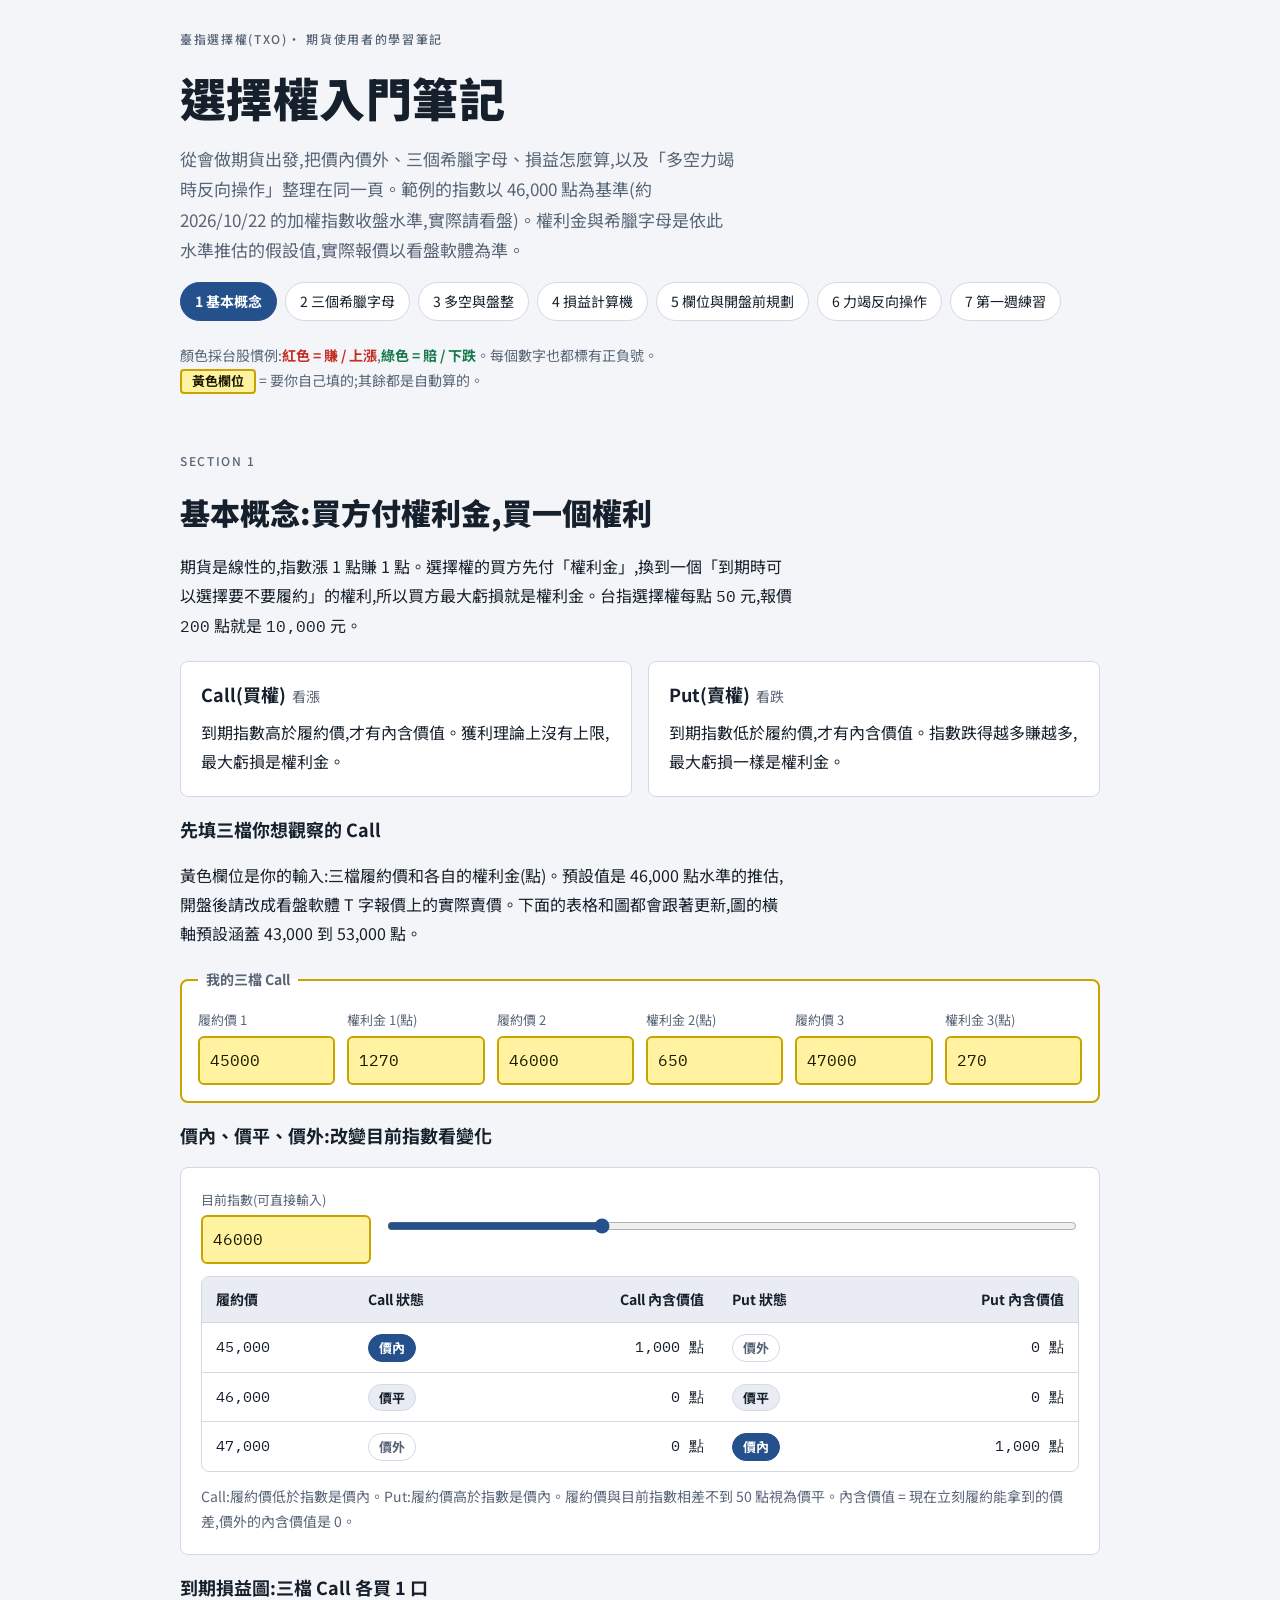
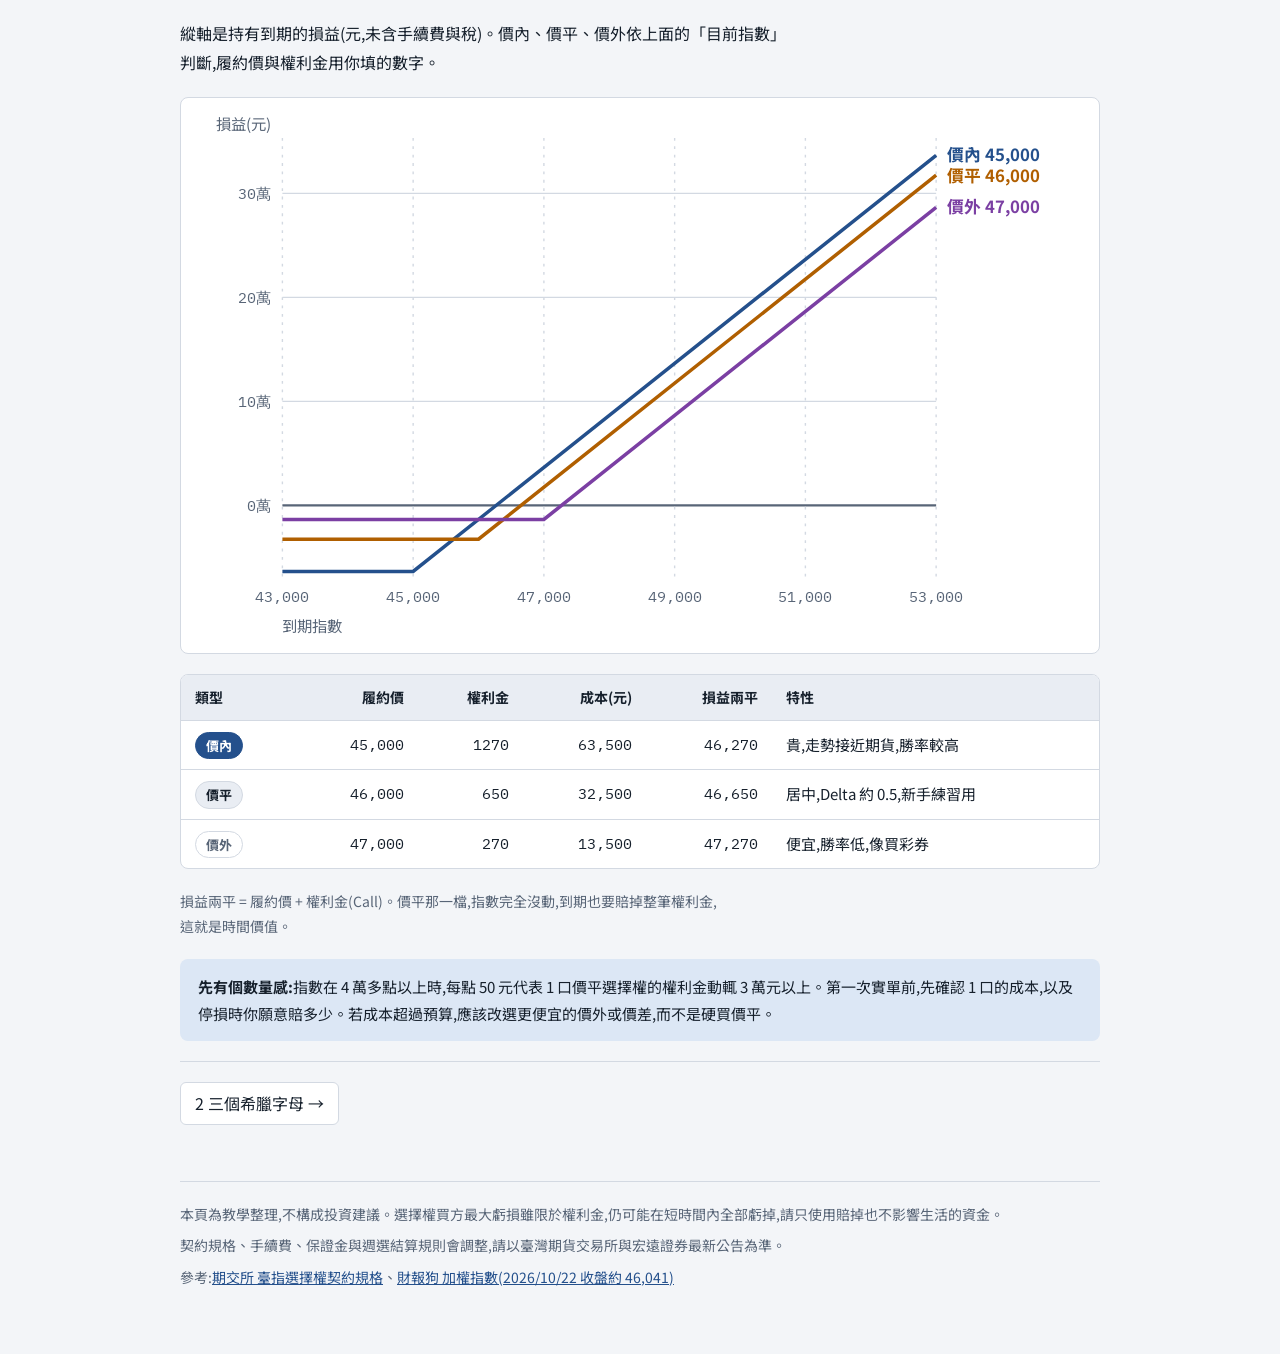
==== public/index.html @ bcb9f3fd "Create index.html" ====
<!doctype html>
<html lang="zh-Hant">
<head>
<meta charset="utf-8">
<meta name="viewport" content="width=device-width, initial-scale=1, viewport-fit=cover">
<title>選擇權入門筆記</title>
<style>:root{color-scheme:light;padding-top:env(safe-area-inset-top,0px);padding-bottom:env(safe-area-inset-bottom,0px)}body{margin:0}img{max-width:100%}[hidden]{display:none!important}</style>

<link rel="stylesheet" href="https://fonts.googleapis.com/css2?family=IBM+Plex+Mono:wght@400;500;600&family=Noto+Sans+TC:wght@400;500;700;900&display=swap">
<style>
/* Layout: 單欄筆記,章節以錨點連結跳轉;損益以台股慣例上色(紅=賺、綠=賠) */
:root{
  --bg:#F3F5F8; --surface:#FFFFFF; --surface2:#E9EDF3; --fg:#16202C; --muted:#586577; --line:#D3D9E2;
  --accent:#24508C; --accent-soft:#DCE7F5; --accent-fg:#FFFFFF;
  --up:#C42E25; --down:#16794B; --warn:#8F5600; --warn-bg:#FFF1D6;
  --c1:#24508C; --c2:#B05F00; --c3:#7B3FA3;
  --fill:#FFF2A0; --fill-fg:#1C1A00; --fill-bd:#C9A400;
  --font-body:"Noto Sans TC","PingFang TC","Microsoft JhengHei",system-ui,sans-serif;
  --font-num:"IBM Plex Mono",ui-monospace,Menlo,Consolas,monospace;
}
@media (prefers-color-scheme: dark){
  :root:not([data-theme="light"]){
    --bg:#0D1219; --surface:#151C26; --surface2:#1D2733; --fg:#E6EBF2; --muted:#98A5B6; --line:#2A3645;
    --accent:#8DB3E8; --accent-soft:#1B2C45; --accent-fg:#0D1219;
    --up:#FF7468; --down:#46D096; --warn:#F0B04A; --warn-bg:#2A2211;
    --c1:#8DB3E8; --c2:#F0A24A; --c3:#C79BEA;
    --fill:#5E4E00; --fill-fg:#FFF4B8; --fill-bd:#E0BC1A;
    color-scheme:dark;
  }
}
:root[data-theme="dark"]{
  --bg:#0D1219; --surface:#151C26; --surface2:#1D2733; --fg:#E6EBF2; --muted:#98A5B6; --line:#2A3645;
  --accent:#8DB3E8; --accent-soft:#1B2C45; --accent-fg:#0D1219;
  --up:#FF7468; --down:#46D096; --warn:#F0B04A; --warn-bg:#2A2211;
  --c1:#8DB3E8; --c2:#F0A24A; --c3:#C79BEA;
    --fill:#5E4E00; --fill-fg:#FFF4B8; --fill-bd:#E0BC1A;
  color-scheme:dark;
}
*{box-sizing:border-box}
body{background:var(--bg);color:var(--fg);font-family:var(--font-body);font-size:16px;line-height:1.8;
  padding-left:max(16px, env(safe-area-inset-left, 0px));padding-right:max(16px, env(safe-area-inset-right, 0px));padding-block:0}
.wrap{max-width:920px;margin:0 auto;padding-block:28px 64px;display:flex;flex-direction:column;gap:56px}
h1,h2,h3{line-height:1.35;text-wrap:balance;margin:0}
h1{font-size:clamp(30px,6vw,46px);font-weight:900;letter-spacing:.01em}
h2{font-size:clamp(23px,4vw,30px);font-weight:900}
h3{font-size:18px;font-weight:700}
p{margin:0}
a{color:var(--accent)}
.num{font-family:var(--font-num);font-variant-numeric:tabular-nums}
.up{color:var(--up)} .down{color:var(--down)}
.muted{color:var(--muted)}
.eyebrow{font-size:12px;letter-spacing:.14em;color:var(--muted);text-transform:uppercase;font-weight:500}

header.top{display:flex;flex-direction:column;gap:16px}
header.top p.lead{max-width:62ch;color:var(--muted);font-size:17px}
nav.toc{display:flex;flex-wrap:nowrap;gap:8px;overflow-x:auto;padding-bottom:6px;scroll-snap-type:x proximity}
nav.toc a{flex:none;white-space:nowrap;scroll-snap-align:start;padding:6px 14px;border:1px solid var(--line);border-radius:999px;background:var(--surface);color:var(--fg);text-decoration:none;font-size:14px}
nav.toc a:hover,nav.toc a:focus-visible{border-color:var(--accent);color:var(--accent);outline:none}
nav.toc a[aria-current="page"]{background:var(--accent);color:var(--accent-fg);border-color:var(--accent);font-weight:700}
section[hidden]{display:none!important}
.pager{display:flex;justify-content:space-between;gap:12px;flex-wrap:wrap;border-top:1px solid var(--line);padding-top:20px}
.pager button{min-height:40px}
.legend{font-size:14px;color:var(--muted)}

section{display:flex;flex-direction:column;gap:20px;scroll-margin-top:16px}
section>p{max-width:68ch}
.stack{display:flex;flex-direction:column;gap:14px}
.grid{display:grid;gap:16px}
.g2{grid-template-columns:repeat(auto-fit,minmax(min(100%,300px),1fr))}
.g3{grid-template-columns:repeat(auto-fit,minmax(min(100%,260px),1fr))}
.card{background:var(--surface);border:1px solid var(--line);border-radius:8px;padding:20px;display:flex;flex-direction:column;gap:12px;min-width:0}
.card h3 small{font-weight:400;color:var(--muted);font-size:14px;margin-left:6px}
.tablewrap{overflow-x:auto;border:1px solid var(--line);border-radius:8px;background:var(--surface)}
table{border-collapse:collapse;width:100%;min-width:520px;font-size:15px}
th,td{padding:10px 14px;text-align:left;border-bottom:1px solid var(--line);vertical-align:top}
th{background:var(--surface2);font-weight:700;font-size:14px;white-space:nowrap}
tr:last-child td{border-bottom:0}
td.r,th.r{text-align:right}
.note{background:var(--warn-bg);color:var(--fg);border:1px solid var(--warn);border-radius:8px;padding:14px 18px;font-size:15px}
.note b{color:var(--warn)}
.info{background:var(--accent-soft);border-radius:8px;padding:14px 18px;font-size:15px}
.pill{display:inline-block;padding:1px 10px;border-radius:999px;font-size:13px;font-weight:700;border:1px solid var(--line);white-space:nowrap}
.pill.itm{background:var(--accent);color:var(--accent-fg);border-color:var(--accent)}
.pill.atm{background:var(--surface2);color:var(--fg)}
.pill.otm{background:transparent;color:var(--muted)}
ul.plain{margin:0;padding-left:1.25em;display:flex;flex-direction:column;gap:6px}
ul.plain li::marker{color:var(--muted)}
code,.kbd{font-family:var(--font-num);font-size:.92em;background:var(--surface2);padding:1px 6px;border-radius:4px}
.formula{font-family:var(--font-num);background:var(--surface2);padding:12px 16px;border-radius:8px;font-size:15px;overflow-x:auto}

/* 價內價外小工具 */
.slider-row{display:flex;flex-wrap:wrap;align-items:center;gap:14px}
.slider-row input[type=range]{flex:1 1 220px;min-width:0;accent-color:var(--accent)}
.big{font-family:var(--font-num);font-size:28px;font-weight:600}

/* 圖表 */
.chartwrap{overflow-x:auto;background:var(--surface);border:1px solid var(--line);border-radius:8px;padding:12px}
.chartwrap svg{display:block;min-width:580px;width:100%;height:auto}
.axis{stroke:var(--line);stroke-width:1}
.axis0{stroke:var(--muted);stroke-width:1.5}
.tick{fill:var(--muted);font-size:11px;font-family:var(--font-num)}
.l1{stroke:var(--c1);fill:none;stroke-width:2.5} .l2{stroke:var(--c2);fill:none;stroke-width:2.5} .l3{stroke:var(--c3);fill:none;stroke-width:2.5}
.t1{fill:var(--c1)} .t2{fill:var(--c2)} .t3{fill:var(--c3)}
.lbl{font-size:12px;font-weight:700;font-family:var(--font-body)}
.cap{fill:var(--muted);font-size:11px;font-family:var(--font-body)}

/* 計算機 */
.calc{display:grid;gap:20px;grid-template-columns:minmax(0,1fr)}
@media(min-width:820px){.calc{grid-template-columns:minmax(0,1fr) minmax(0,1fr)}}
fieldset{border:1px solid var(--line);border-radius:8px;padding:16px;margin:0;min-width:0;background:var(--surface)}
legend{padding:0 8px;font-weight:700;font-size:14px;color:var(--muted)}
.fields{display:grid;grid-template-columns:repeat(auto-fit,minmax(130px,1fr));gap:12px}
label{display:flex;flex-direction:column;gap:4px;font-size:13px;color:var(--muted)}
input,select{font:inherit;font-family:var(--font-num);font-size:16px;padding:8px 10px;border:1px solid var(--line);border-radius:6px;background:var(--bg);color:var(--fg);min-width:0;width:100%}
input:focus-visible,select:focus-visible,input[type=range]:focus-visible,summary:focus-visible,button:focus-visible{outline:2px solid var(--accent);outline-offset:2px}
input.fill,select.fill{background:var(--fill);color:var(--fill-fg);border:2px solid var(--fill-bd)}
input.fill:focus-visible,select.fill:focus-visible{outline:2px solid var(--fg);outline-offset:2px}
fieldset.fillset{border-color:var(--fill-bd);border-width:2px}
.fillkey{display:inline-block;background:var(--fill);color:var(--fill-fg);border:2px solid var(--fill-bd);border-radius:4px;padding:0 10px;font-weight:700;font-size:13px;line-height:1.6}
ol.steps{margin:0;padding-left:1.4em;display:flex;flex-direction:column;gap:8px}
.out{display:flex;flex-direction:column;gap:10px}
.row{display:grid;grid-template-columns:96px 84px minmax(0,1fr);align-items:center;gap:10px;font-size:15px}
.row .bar{height:14px;background:var(--surface2);border-radius:3px;position:relative}
.row .bar i{position:absolute;top:0;bottom:0;border-radius:3px}
.row .bar::after{content:"";position:absolute;left:50%;top:-3px;bottom:-3px;width:1px;background:var(--muted)}
.total{display:flex;flex-direction:column;gap:2px;padding:14px 16px;border-radius:8px;background:var(--surface2)}
.total .big{font-size:30px}
button{font:inherit;cursor:pointer;border:1px solid var(--line);background:var(--surface);color:var(--fg);padding:6px 14px;border-radius:6px}
button:hover{border-color:var(--accent)}
.presets{display:flex;flex-wrap:wrap;gap:8px}

/* 清單 */
.check{display:flex;gap:10px;align-items:flex-start;padding:8px 0;border-bottom:1px solid var(--line);font-size:15px;color:var(--fg);cursor:pointer;flex-direction:row}
.check:last-child{border-bottom:0}
.check input{width:20px;height:20px;margin-top:4px;flex:none;accent-color:var(--accent)}
.score{font-family:var(--font-num);font-size:14px;color:var(--muted)}
.score b{color:var(--fg);font-size:18px}
details{background:var(--surface);border:1px solid var(--line);border-radius:8px;padding:14px 18px}
details summary{cursor:pointer;font-weight:700}
details[open] summary{margin-bottom:10px}
footer{font-size:14px;color:var(--muted);border-top:1px solid var(--line);padding-top:20px;display:flex;flex-direction:column;gap:6px}
@media (prefers-reduced-motion: no-preference){ html{scroll-behavior:smooth} }
</style>

<div class="wrap">

<header class="top">
  <span class="eyebrow">臺指選擇權(TXO)· 期貨使用者的學習筆記</span>
  <h1>選擇權入門筆記</h1>
  <p class="lead">從會做期貨出發,把價內價外、三個希臘字母、損益怎麼算,以及「多空力竭時反向操作」整理在同一頁。範例的指數以 46,000 點為基準(約 2026/10/22 的加權指數收盤水準,實際請看盤)。權利金與希臘字母是依此水準推估的假設值,實際報價以看盤軟體為準。</p>
  <nav class="toc" aria-label="章節">
    <a href="#concept">1 基本概念</a>
    <a href="#greeks">2 三個希臘字母</a>
    <a href="#regime">3 多空與盤整</a>
    <a href="#calc">4 損益計算機</a>
    <a href="#plan">5 欄位與開盤前規劃</a>
    <a href="#reversal">6 力竭反向操作</a>
    <a href="#practice">7 第一週練習</a>
  </nav>
  <p class="legend">顏色採台股慣例:<span class="up"><b>紅色 = 賺 / 上漲</b></span>,<span class="down"><b>綠色 = 賠 / 下跌</b></span>。每個數字也都標有正負號。<br><span class="fillkey">黃色欄位</span> = 要你自己填的;其餘都是自動算的。</p>
</header>

<!-- 1 -->
<section id="concept">
  <span class="eyebrow">Section 1</span>
  <h2>基本概念:買方付權利金,買一個權利</h2>
  <p>期貨是線性的,指數漲 1 點賺 1 點。選擇權的買方先付「權利金」,換到一個「到期時可以選擇要不要履約」的權利,所以買方最大虧損就是權利金。台指選擇權每點 <span class="num">50</span> 元,報價 <span class="num">200</span> 點就是 <span class="num">10,000</span> 元。</p>
  <div class="grid g2">
    <div class="card"><h3>Call(買權)<small>看漲</small></h3><p>到期指數高於履約價,才有內含價值。獲利理論上沒有上限,最大虧損是權利金。</p></div>
    <div class="card"><h3>Put(賣權)<small>看跌</small></h3><p>到期指數低於履約價,才有內含價值。指數跌得越多賺越多,最大虧損一樣是權利金。</p></div>
  </div>

  <h3>先填三檔你想觀察的 Call</h3>
  <p>黃色欄位是你的輸入:三檔履約價和各自的權利金(點)。預設值是 46,000 點水準的推估,開盤後請改成看盤軟體 T 字報價上的實際賣價。下面的表格和圖都會跟著更新,圖的橫軸預設涵蓋 43,000 到 53,000 點。</p>
  <fieldset class="fillset">
    <legend>我的三檔 Call</legend>
    <div class="fields">
      <label for="k1">履約價 1 <input class="fill" id="k1" type="number" step="100" inputmode="numeric" value="45000"></label>
      <label for="p1">權利金 1(點) <input class="fill" id="p1" type="number" step="1" inputmode="decimal" value="1270"></label>
      <label for="k2">履約價 2 <input class="fill" id="k2" type="number" step="100" inputmode="numeric" value="46000"></label>
      <label for="p2">權利金 2(點) <input class="fill" id="p2" type="number" step="1" inputmode="decimal" value="650"></label>
      <label for="k3">履約價 3 <input class="fill" id="k3" type="number" step="100" inputmode="numeric" value="47000"></label>
      <label for="p3">權利金 3(點) <input class="fill" id="p3" type="number" step="1" inputmode="decimal" value="270"></label>
    </div>
  </fieldset>

  <h3>價內、價平、價外:改變目前指數看變化</h3>
  <div class="card">
    <div class="slider-row">
      <label for="idx-num" style="flex:none">目前指數(可直接輸入)
        <input class="fill" id="idx-num" type="number" step="100" inputmode="numeric" value="46000" style="width:170px"></label>
      <input type="range" id="idx" min="43000" max="53000" step="100" value="46000" aria-label="目前指數滑桿">
    </div>
    <div class="tablewrap"><table id="itm-table">
      <thead><tr><th>履約價</th><th>Call 狀態</th><th class="r">Call 內含價值</th><th>Put 狀態</th><th class="r">Put 內含價值</th></tr></thead>
      <tbody></tbody>
    </table></div>
    <p class="muted" style="font-size:14px">Call:履約價低於指數是價內。Put:履約價高於指數是價內。履約價與目前指數相差不到 50 點視為價平。內含價值 = 現在立刻履約能拿到的價差,價外的內含價值是 0。</p>
  </div>

  <h3>到期損益圖:三檔 Call 各買 1 口</h3>
  <p>縱軸是持有到期的損益(元,未含手續費與稅)。價內、價平、價外依上面的「目前指數」判斷,履約價與權利金用你填的數字。</p>
  <div class="chartwrap" id="payoff" role="img" aria-label="三檔 Call 的到期損益折線圖"></div>
  <div class="tablewrap"><table>
    <thead><tr><th>類型</th><th class="r">履約價</th><th class="r">權利金</th><th class="r">成本(元)</th><th class="r">損益兩平</th><th>特性</th></tr></thead>
    <tbody id="cost-body"></tbody>
  </table></div>
  <p class="muted" style="font-size:14px">損益兩平 = 履約價 + 權利金(Call)。價平那一檔,指數完全沒動,到期也要賠掉整筆權利金,這就是時間價值。</p>
  <div class="info"><b>先有個數量感:</b>指數在 4 萬多點以上時,每點 50 元代表 1 口價平選擇權的權利金動輒 3 萬元以上。第一次實單前,先確認 1 口的成本,以及停損時你願意賠多少。若成本超過預算,應該改選更便宜的價外或價差,而不是硬買價平。</div>
</section>

<!-- 2 -->
<section id="greeks">
  <span class="eyebrow">Section 2</span>
  <h2>三個希臘字母</h2>
  <p>權利金每天都在變,原因主要來自三件事:指數動了(Delta)、時間過了(Theta)、市場預期的波動變了(Vega)。第四個 Gamma 負責描述 Delta 自己怎麼變,放在 Delta 下面一起看。</p>

  <div class="grid g3">
    <div class="card">
      <h3>Delta <small>跟著指數跑</small></h3>
      <p>指數動 1 點,權利金約動幾點。</p>
      <ul class="plain">
        <li>深價內 Call:接近 <span class="num">+1</span>,幾乎等於期貨</li>
        <li>價平 Call:約 <span class="num">+0.5</span></li>
        <li>價外 Call:<span class="num">+0.1 ~ +0.3</span></li>
        <li>Put 的 Delta 是負的,<span class="num">−1 ~ 0</span></li>
      </ul>
      <p class="muted" style="font-size:14px">1 口 TXO 每點 50 元,價平 Delta 0.5 等於每點約 25 元曝險,約 1/8 口大台、半口小台。</p>
    </div>
    <div class="card">
      <h3>Theta <small>每天被收走多少</small></h3>
      <p>其他條件不變,每過一天損失幾點。買方吃虧,賣方受益。</p>
      <ul class="plain">
        <li>價平最大,深價內與深價外較小</li>
        <li>越接近到期越快,不是平均流失</li>
        <li>週選比月選快很多</li>
      </ul>
      <div class="tablewrap"><table style="min-width:0">
        <thead><tr><th>剩餘天數</th><th class="r">每天約流失</th></tr></thead>
        <tbody>
          <tr><td>30 天</td><td class="r num">約 15 點</td></tr>
          <tr><td>14 天</td><td class="r num">約 23 點</td></tr>
          <tr><td>7 天</td><td class="r num">約 33 點</td></tr>
          <tr><td>最後 1~2 天</td><td class="r num">約 60~90 點</td></tr>
        </tbody>
      </table></div>
      <p class="muted" style="font-size:14px">以指數 46,000、權利金約 650 點(剩 14 天)的價平選擇權為例,是簡化估算的假設值。</p>
    </div>
    <div class="card">
      <h3>Vega <small>預期波動的影響</small></h3>
      <p>隱含波動率(IV)每變 1%,權利金約變幾點。IV 越高,Call 和 Put 都越貴。</p>
      <ul class="plain">
        <li>價平最大,到期日越遠越大</li>
        <li>大事件前 IV 墊高,事件後常「IV 崩落」</li>
        <li>急跌時 IV 通常飆升,反彈時回落</li>
      </ul>
      <p class="muted" style="font-size:14px">所以急跌時買 Put,Delta 和 Vega 同時幫你;緩漲時買 Call,Vega 會稍微拖累。</p>
    </div>
  </div>

  <h3>Delta 不是固定的:Gamma</h3>
  <p>指數往有利方向走,Delta 會變大,賺得越來越快;反方向則 Delta 變小,賠得越來越慢。Gamma 就是「指數每動 1 點,Delta 變多少」。假設指數 46,000 附近的價平 Call 起始 Delta 0.5,Gamma 約 0.00025:</p>
  <div class="tablewrap"><table>
    <thead><tr><th>指數</th><th class="r">45,400</th><th class="r">45,600</th><th class="r">45,800</th><th class="r">46,000</th><th class="r">46,200</th><th class="r">46,400</th><th class="r">46,600</th></tr></thead>
    <tbody><tr><td>Delta</td><td class="r num">0.35</td><td class="r num">0.40</td><td class="r num">0.45</td><td class="r num"><b>0.50</b></td><td class="r num">0.55</td><td class="r num">0.60</td><td class="r num">0.65</td></tr></tbody>
  </table></div>
  <p class="muted" style="font-size:14px">Delta ≈ 0.5 + 0.00025 × 指數變動。價平附近、接近到期時 Gamma 最大,Delta 變得最快。</p>

  <div class="info"><b>一句話記法:</b>買方要賺錢,通常需要「方向對、動作夠快、別買在 IV 最高的時候」。三個條件缺一個,獲利就會被打折。</div>
</section>

<!-- 3 -->
<section id="regime">
  <span class="eyebrow">Section 3</span>
  <h2>多頭、空頭、盤整:三個字母各自的角色</h2>
  <div class="tablewrap"><table>
    <thead><tr><th>情境</th><th>常見做法(買方)</th><th>Delta</th><th>Theta</th><th>Vega</th></tr></thead>
    <tbody>
      <tr><td><b>多頭趨勢</b></td><td>買價平或小幅價內 Call,到期日選 2 週以上</td><td>主要獲利來源,越漲越賺(Gamma 加速)</td><td>每天損耗,行情要夠快才蓋得過</td><td>上漲時 IV 常下降,會扣掉一部分獲利</td></tr>
      <tr><td><b>空頭急跌</b></td><td>買 Put,賺到要適時獲利了結</td><td>指數下跌時直接賺</td><td>一樣損耗,但急跌賺得快,通常蓋過</td><td>IV 常飆升,對 Put 買方有利;反彈後 IV 快速回落</td></tr>
      <tr><td><b>盤整區間</b></td><td>買方少做或縮小部位;賣方有利但突破時風險大</td><td>一下賺一下賠,互相抵銷</td><td>每天固定流失,最不利</td><td>IV 若持續下滑,再扣一次</td></tr>
    </tbody>
  </table></div>
  <div class="grid g2">
    <div class="card"><h3>有期貨部位時</h3><p>趨勢明確、期貨已賺錢,可買價外 Put 當保險,履約價別選太近,保險費才不會太貴。盤整且 IV 偏高時,保險費貴,不一定划算。</p></div>
    <div class="card"><h3>新手的順序</h3><p>先只當買方、只買 1 口、先在價平附近練習,等熟悉 Theta 與 IV 的感覺之後,再考慮價差。賣方放最後。</p></div>
  </div>
</section>

<!-- 4 -->
<section id="calc">
  <span class="eyebrow">Section 4</span>
  <h2>損益計算機:把三個字母加起來</h2>
  <p>先記住這個公式,再用下面的工具代入你看盤軟體上的數字。</p>
  <div class="formula">新權利金 ≈ 舊權利金 + Delta × 指數變動 + ½ × Gamma × 指數變動² + Theta × 天數 + Vega × IV 變動</div>

  <div class="stack">
    <h3>一步一步算兩個例子</h3>
    <div class="grid g2">
      <div class="card">
        <h3>例 A:買價平 Call,漲了 400 點</h3>
        <p class="muted" style="font-size:14px">權利金 650,Delta 0.5,Gamma 0.00025,Theta −23/天,Vega 35。經過 2 天,指數 +400,IV −2%。</p>
        <ul class="plain num" style="list-style:none;padding:0;font-size:15px">
          <li>Delta:0.5 × 400 = <span class="up">+200</span></li>
          <li>Gamma:½ × 0.00025 × 400² = <span class="up">+20</span></li>
          <li>Theta:−23 × 2 = <span class="down">−46</span></li>
          <li>Vega:35 × (−2) = <span class="down">−70</span></li>
          <li><b>合計 <span class="up">+104</span> 點 = <span class="up">+5,200</span> 元</b></li>
        </ul>
        <p class="muted" style="font-size:14px">不含 Gamma 是 +84 點。指數動得越大,Gamma 這一項越不能省。</p>
      </div>
      <div class="card">
        <h3>例 B:買價平 Put,恐慌急殺 600 點</h3>
        <p class="muted" style="font-size:14px">權利金 650,Delta −0.5,Gamma 0.00025,Theta −23/天,Vega 35。經過 1 天,指數 −600,IV +5%。</p>
        <ul class="plain num" style="list-style:none;padding:0;font-size:15px">
          <li>Delta:−0.5 × (−600) = <span class="up">+300</span></li>
          <li>Gamma:½ × 0.00025 × 600² = <span class="up">+45</span></li>
          <li>Theta:−23 × 1 = <span class="down">−23</span></li>
          <li>Vega:35 × 5 = <span class="up">+175</span></li>
          <li><b>合計 <span class="up">+497</span> 點 = <span class="up">+24,850</span> 元</b></li>
        </ul>
        <p class="muted" style="font-size:14px">急跌時 Delta 與 Vega 同向,獲利比單看指數大。</p>
      </div>
    </div>
    <div class="card">
      <h3>例 C:盤整五天,指數沒動</h3>
      <p>Delta、Gamma、Vega 都是 0,只剩 Theta:−23 × 5 = <span class="down num">−115 點 = −5,750 元</span>。看對區間、看錯突破,時間也會把錢收走。</p>
    </div>
  </div>

  <h3>自己代入看看</h3>
  <p><span class="fillkey">黃色欄位</span>都是要你填的。每個欄位會不會變、怎麼填,請看下一節的對照表。</p>
  <div class="presets">
    <button type="button" data-preset="A">載入例 A</button>
    <button type="button" data-preset="B">載入例 B</button>
    <button type="button" data-preset="C">載入例 C</button>
  </div>
  <div class="calc">
    <div class="stack">
      <fieldset class="fillset">
        <legend>你的選擇權(從看盤軟體抄)</legend>
        <div class="fields">
          <label for="c-type">類型
            <select class="fill" id="c-type"><option value="call">Call</option><option value="put">Put</option></select></label>
          <label for="c-S">現在指數 <input class="fill" id="c-S" type="number" inputmode="decimal" value="46000"></label>
          <label for="c-K">履約價 <input class="fill" id="c-K" type="number" inputmode="decimal" value="46000"></label>
          <label for="c-prem">權利金(點) <input class="fill" id="c-prem" type="number" inputmode="decimal" value="650"></label>
          <label for="c-delta">Delta <input class="fill" id="c-delta" type="number" step="0.01" inputmode="decimal" value="0.5"></label>
          <label for="c-gamma">Gamma <input class="fill" id="c-gamma" type="number" step="0.00001" inputmode="decimal" value="0.00025"></label>
          <label for="c-theta">Theta(每天,點) <input class="fill" id="c-theta" type="number" step="0.1" inputmode="decimal" value="-23"></label>
          <label for="c-vega">Vega(每 1% IV) <input class="fill" id="c-vega" type="number" step="0.1" inputmode="decimal" value="35"></label>
          <label for="c-qty">口數 <input class="fill" id="c-qty" type="number" min="1" step="1" inputmode="numeric" value="1"></label>
        </div>
      </fieldset>
      <fieldset class="fillset">
        <legend>你想模擬的情境(自己假設)</legend>
        <div class="fields">
          <label for="s-dS">指數變動(點) <input class="fill" id="s-dS" type="number" inputmode="decimal" value="400"></label>
          <label for="s-days">經過天數 <input class="fill" id="s-days" type="number" min="0" step="1" inputmode="numeric" value="2"></label>
          <label for="s-iv">IV 變動(%) <input class="fill" id="s-iv" type="number" step="0.5" inputmode="decimal" value="-2"></label>
        </div>
      </fieldset>
    </div>
    <div class="stack">
      <div class="out" id="breakdown" aria-live="polite"></div>
      <div class="total" aria-live="polite">
        <span class="muted" style="font-size:14px" id="newprem"></span>
        <span class="big" id="pl-yuan"></span>
        <span class="muted" style="font-size:14px" id="pl-note"></span>
      </div>
    </div>
  </div>

  <h3>情境對照表:指數與天數一起變</h3>
  <p>用上面欄位的數字,固定 IV 變動為你輸入的值,看「不同漲跌幅」與「持有幾天」的損益(元)。</p>
  <div class="tablewrap"><table id="grid-table">
    <thead><tr><th>指數變動</th><th class="r">當天</th><th class="r">3 天後</th><th class="r">7 天後</th></tr></thead>
    <tbody></tbody>
  </table></div>
  <div class="note"><b>限制:</b>這是用 Delta、Gamma、Theta、Vega 做的近似,只適合小到中等幅度的變動。Theta 會越接近到期越快,Vega 也會隨指數與時間改變,所以天數拉長、漲跌幅很大時,實際價格會與估算有落差。計算機只拿來建立直覺,下單前仍要看實際報價。</div>
</section>

<!-- 5 -->
<section id="plan">
  <span class="eyebrow">Section 5</span>
  <h2>哪些數字會變、怎麼填、開盤前怎麼先規劃</h2>
  <p>行情走得快的時候,不需要每一格都重新計算。先分清楚「事先決定的」和「開盤後才抄的」,盤中只更新少數幾個數字。</p>

  <h3>欄位對照表:計算機的黃色欄位</h3>
  <div class="tablewrap"><table style="min-width:760px">
    <thead><tr><th>欄位</th><th>會隨行情變嗎</th><th>怎麼填</th><th>多久更新</th></tr></thead>
    <tbody>
      <tr><td><b>現在指數</b></td><td>隨時變</td><td>看盤軟體上的即時價。用加權指數或台指期近月價都可以,只要前後一致。</td><td>進場前抄一次。模擬情境時改「指數變動」,不用改這格。</td></tr>
      <tr><td><b>履約價</b></td><td>不會變(合約固定)</td><td>從 T 字報價上挑一檔,事先決定。</td><td>開盤前選好,盤中不變。</td></tr>
      <tr><td><b>權利金(點)</b></td><td>隨時變,波動最大</td><td>填你預計成交的價格。買進時看賣價(Ask),不要用成交價或中間價,才不會高估獲利。</td><td>下單前抄一次,之後看新報價。</td></tr>
      <tr><td><b>Delta</b></td><td>隨指數、時間、IV 變</td><td>抄軟體上該檔的 Delta 欄位。Call 是正、Put 是負,計算機會依類型自動修正符號。</td><td>指數大幅移動、或進入到期前一週時重抄。</td></tr>
      <tr><td><b>Gamma</b></td><td>價平附近、接近到期變動最快</td><td>軟體有 Gamma 欄位就抄。沒有就先用預設值或填 0,誤差主要出現在指數大幅變動時。也可以用兩個 Delta 估:(Delta 差)÷(指數差)。</td><td>不用常更新。</td></tr>
      <tr><td><b>Theta</b></td><td>隨天數與 IV 變,變化較慢</td><td>抄「每天」損耗幾點。若軟體顯示整週或年化,要先換成每天。正負號打錯也沒關係,計算機一律當成損耗。</td><td>每天看一次,週選到期前每天都看。</td></tr>
      <tr><td><b>Vega</b></td><td>隨 IV、天數變</td><td>抄「IV 每變 1%」的點數,先確認單位是 1%。</td><td>每天看一次,大事件前後再看。</td></tr>
      <tr><td><b>口數</b></td><td>你決定</td><td>用下面的進場計畫表算出最大口數。</td><td>事先決定。</td></tr>
      <tr><td><b>指數變動、天數、IV 變動</b></td><td>是你的假設,不是抄來的</td><td>想像要模擬的情境,例如「漲 400 點、2 天、IV 降 2%」。</td><td>想看不同情境時才改。</td></tr>
    </tbody>
  </table></div>
  <div class="info"><b>快速檢查有沒有抄對:</b>價平 Call 的 Delta 應該約 0.5,價平 Put 約 −0.5。如果價平的 Delta 遠高於 0.6,多半抄到價內的那一檔。權利金越貴(價內、到期日越遠),Theta 與 Vega 的絕對值也越大。</div>

  <h3>進場計畫表:開盤前就能先算</h3>
  <p>規則可以事先定好,價位開盤後再代入。填入你打算使用的比例與金額,表格會算出停損點、停利點與可買口數。預設值是範例。</p>
  <div class="calc">
    <fieldset class="fillset">
      <legend>我的計畫</legend>
      <div class="fields">
        <label for="pl-prem">預計進場權利金(點) <input class="fill" id="pl-prem" type="number" step="1" inputmode="decimal" value="650"></label>
        <label for="pl-sl">停損比例(%) <input class="fill" id="pl-sl" type="number" step="1" inputmode="decimal" value="45"></label>
        <label for="pl-tp">第一停利比例(%) <input class="fill" id="pl-tp" type="number" step="1" inputmode="decimal" value="50"></label>
        <label for="pl-risk">這筆願賠金額(元) <input class="fill" id="pl-risk" type="number" step="100" inputmode="numeric" value="16000"></label>
      </div>
    </fieldset>
    <div class="out" id="plan-out" aria-live="polite"></div>
  </div>

  <h3>開盤前可以先做的事</h3>
  <div class="card">
    <ol class="steps">
      <li>看昨夜夜盤收盤與國際消息,決定今天的劇本:偏多、偏空,或觀望。</li>
      <li>挑 2 到 3 個候選合約(到期日與履約價),先看成交量與買賣價差,價差太大的不要碰。</li>
      <li>用上面的進場計畫表算好停損點、停利點與口數,寫下來。</li>
      <li>在看盤軟體設好價位提醒,到價時通知你。</li>
      <li>向宏遠確認有沒有期權的條件單(停損單、觸價單、OCO),以及觸發後是市價還是限價,再決定能不能用。</li>
      <li>下單一律用限價單。選擇權買賣價差大,市價單可能成交在很差的價位。</li>
      <li>開盤後前 15 分鐘價差大、跳動快,新手可以先觀察不下單。</li>
      <li>盤中只更新三件事:現在指數、權利金,以及行情大幅變動時的 Delta。</li>
    </ol>
  </div>
  <div class="grid g2">
    <div class="card"><h3>可以事先規劃</h3><p>今天的劇本、候選合約、停損與停利的「比例」、口數的算法、價位提醒、要不要用條件單。這些在開盤前就能決定,盤中不用臨時想。</p></div>
    <div class="card"><h3>要開盤後才知道</h3><p>實際權利金、Delta、Theta、Vega,以及跳空開盤後指數的位置。開盤跳空時,事先算好的價位可能已經不適用,要用新的報價重算。</p></div>
  </div>
  <div class="note"><b>時間與下單:</b>台指選擇權日盤約 8:45 到 13:45,夜盤約 15:00 到隔天 5:00,以期交所公告為準。多數券商在開盤前約 15 分鐘可以預先委託,但實際時間、可用的單別與條件單的規則,請向宏遠確認。條件單在跳空或價差大時可能滑價,不一定成交在你設定的價位。</div>
</section>

<!-- 6 -->
<section id="reversal">
  <span class="eyebrow">Section 6</span>
  <h2>多空力竭時反向操作</h2>
  <p>想在行情末端反向,是想用較小的成本抓一段轉折。這類做法的勝率通常不高,所以重點不是每次猜對,而是每次賠得起、賺到時賺得夠。以下是一套可以照著檢查、再依自己習慣修改的框架。</p>

  <h3>6-1 先分清楚兩種「力竭」</h3>
  <div class="grid g2">
    <div class="card">
      <h3>動能力竭</h3>
      <p>價格還在創新高或新低,但推進的力道變弱。常見跡象是 K 棒實體縮小、爆量卻漲不動、爆量長上影或長下影、RSI 或 MACD 與價格背離、與均線乖離異常大。</p>
    </div>
    <div class="card">
      <h3>籌碼與情緒力竭</h3>
      <p>市場站得太擠。可以參考選擇權 Put/Call 比、台指波動率(IV 或 VIX)是否極端、三大法人期貨未平倉、各履約價的未平倉量分布。這些在期交所網站都能查到,各網站算法略有不同,先固定看同一個來源。</p>
    </div>
  </div>

  <h3>6-2 訊號檢查表(範例,請改成自己的標準)</h3>
  <p>勾選目前盤面符合的項目。單一訊號很容易失效,至少湊到 3 項、而且包含「右側確認」,才值得開一筆小部位的單。</p>
  <div class="grid g2">
    <div class="card" data-group="top">
      <h3>多方力竭:想買 Put</h3>
      <label class="check"><input type="checkbox"><span>與 20 日均線乖離拉大到歷史偏高的區間</span></label>
      <label class="check"><input type="checkbox"><span>指數創高,但成交量或 RSI 沒有跟著創高(背離)</span></label>
      <label class="check"><input type="checkbox"><span>出現爆量長上影線,或創高後收黑吞噬</span></label>
      <label class="check"><input type="checkbox"><span>市場一面倒看多、IV 在低檔(買保險相對便宜)</span></label>
      <label class="check"><input type="checkbox" data-confirm="1"><span><b>右側確認:</b>跌破前一日低點或短期均線</span></label>
      <div class="score" data-score>已符合 <b>0</b> / 5 · 右側確認:<span class="confirm">未</span></div>
    </div>
    <div class="card" data-group="bottom">
      <h3>空方力竭:想買 Call</h3>
      <label class="check"><input type="checkbox"><span>與 20 日均線向下乖離過大</span></label>
      <label class="check"><input type="checkbox"><span>指數創低,但量縮或 RSI 出現底背離</span></label>
      <label class="check"><input type="checkbox"><span>出現爆量長下影線,或創低後收紅吞噬</span></label>
      <label class="check"><input type="checkbox"><span>恐慌明顯:IV 急升、Put 一面倒(注意此時 Call 也貴)</span></label>
      <label class="check"><input type="checkbox" data-confirm="1"><span><b>右側確認:</b>站回前一日高點或短期均線</span></label>
      <div class="score" data-score>已符合 <b>0</b> / 5 · 右側確認:<span class="confirm">未</span></div>
    </div>
  </div>

  <h3>6-3 用選擇權怎麼表達這個看法</h3>
  <div class="tablewrap"><table style="min-width:680px">
    <thead><tr><th>方式</th><th>做法</th><th>好處</th><th>代價</th></tr></thead>
    <tbody>
      <tr><td><b>單買 Put / Call</b></td><td>價平或小幅價外,到期日 2 週以上</td><td>簡單,最大虧損固定,不會被追繳</td><td>要付 Theta;買 Call 抄底時 IV 常在高點,反彈後 IV 回落會扣分</td></tr>
      <tr><td><b>借方價差</b><br><span class="muted">買 Put 價差 / 買 Call 價差</span></td><td>買價平、同時賣出更價外的同月合約</td><td>成本與 Theta、Vega 都比單買低</td><td>獲利有上限</td></tr>
      <tr><td><b>貸方價差</b><br><span class="muted">進階</span></td><td>多方力竭時賣出價外 Call 並買更價外 Call 保護(空方力竭則反過來用 Put)</td><td>時間站在你這邊,只要不再創高或創低就能賺</td><td>最大虧損有限但大於收入,需保證金;熟悉前先不要用</td></tr>
      <tr><td><b>搭配期貨</b></td><td>持有期貨多單,多方力竭時買 Put</td><td>這是保險,不是賭反轉,期貨續漲時損失只是保費</td><td>保費是持續成本</td></tr>
    </tbody>
  </table></div>
  <div class="info"><b>摸頭與摸底的結構差異:</b>頂部時 IV 通常偏低,買 Put 相對便宜,若轉為急跌 IV 還會上升,對買方有利。底部則多半是恐慌後,IV 已經很高,買 Call 抄底要先付高價,反彈後 IV 回落還會吃掉獲利。所以抄底時更值得考慮借方價差,或等右側確認後再進。</div>

  <h3>6-4 資金與出場規則(範例)</h3>
  <div class="grid g2">
    <div class="card">
      <h3>進場前先決定</h3>
      <ul class="plain">
        <li><b>單次最大虧損</b>:先定一個你賠得起的金額,例如帳戶的 1%~2%</li>
        <li><b>口數</b> = 願賠金額 ÷(權利金 × 50 × 停損比例)</li>
        <li>分兩次進場,<b>不攤平</b>,訊號失敗就是失敗</li>
        <li>到期日留 2 週以上,避開最後兩天的 Theta 加速</li>
      </ul>
    </div>
    <div class="card">
      <h3>出場規則(任一個成立就動作)</h3>
      <ul class="plain">
        <li><b>價格停損</b>:權利金虧 40%~50%,或指數創新高(新低)證明訊號失敗</li>
        <li><b>時間停損</b>:3 個交易日沒有動靜就出場</li>
        <li><b>停利</b>:賺 50%~100% 時,2 口以上可先賣一半,剩下的用移動停利;只有 1 口就在目標價整口出場</li>
        <li>連續停損 3 次,暫停一週,重新檢討</li>
      </ul>
    </div>
  </div>
  <div class="card">
    <h3>試算範例</h3>
    <p>指數 46,000 連漲後出現爆量長黑,並跌破前日低點(3 項訊號含右側確認)。買 1 口剩約 3 週的價平 Put,權利金 <span class="num">700</span> 點,成本 <span class="num">35,000</span> 元。</p>
    <ul class="plain num" style="font-size:15px">
      <li>停損比例 45%:權利金剩 385 點出場(虧 315 點),每口虧 <span class="down">−15,750</span> 元</li>
      <li>願賠金額 16,000 元 ÷ 15,750 ≈ 1 口</li>
      <li>停利第一站 1,050 點(+50%),每口賺 <span class="up">+17,500</span> 元。只有 1 口就整口出場,2 口以上可以先賣一半</li>
    </ul>
    <p class="muted" style="font-size:14px">如果 15,750 元已超過你的願賠金額,代表價平 Put 對你的資金太大,應改選更便宜的價外或價差,而不是硬買或加大停損。</p>
  </div>

  <h3>6-5 常見的坑</h3>
  <ul class="plain">
    <li><b>頭部是跌出來的</b>:強趨勢中「看起來漲太多」可以繼續漲很久,沒有右側確認就逆勢,最容易連續停損。</li>
    <li><b>只看單一訊號</b>:乖離大、背離、PCR 極端,都只能代表機率變了,不代表今天轉折。</li>
    <li><b>事件前買太貴</b>:重要數據或事件前 IV 墊高,事件一過 IV 下降,方向對也可能賺很少。</li>
    <li><b>週選最後兩天</b>:便宜是因為時間價值幾乎要歸零,Gamma 又大,損益劇烈跳動,不適合新手。</li>
    <li><b>期貨與選擇權打架</b>:期貨方向和反向選擇權同時持有,要先搞清楚自己是在避險還是在加碼賭反轉。</li>
    <li><b>流動性差</b>:價外太遠的履約價買賣價差大,進出就先賠一段。</li>
  </ul>
</section>

<!-- 6 -->
<section id="practice">
  <span class="eyebrow">Section 7</span>
  <h2>第一週練習清單</h2>
  <div class="card">
    <label class="check"><input type="checkbox"><span>向宏遠確認:選擇權手續費、下單軟體、有沒有模擬帳號</span></label>
    <label class="check"><input type="checkbox"><span>打開 T 字報價,找出同一天的價內、價平、價外 Call 與 Put,記下權利金</span></label>
    <label class="check"><input type="checkbox"><span>在看盤軟體叫出 Delta、Theta、Vega 欄位,記下價平那一檔的數字</span></label>
    <label class="check"><input type="checkbox"><span>盤中指數漲跌時,觀察三種履約價各動多少,對照 Delta</span></label>
    <label class="check"><input type="checkbox"><span>連續幾天看同一檔,記錄在指數沒動時它每天掉多少(Theta)</span></label>
    <label class="check"><input type="checkbox"><span>遇到大事件或急跌,記錄 IV 前後的變化(Vega)</span></label>
    <label class="check"><input type="checkbox"><span>用模擬單做 3 次實際進出,每次寫下進場理由、停損、結果</span></label>
    <label class="check"><input type="checkbox"><span>決定實單的最大虧損金額與口數上限(先 1 口)</span></label>
  </div>
  <p class="muted" style="font-size:14px">勾選只保存在這個頁面的目前狀態,重新整理後會清空。</p>
</section>

<footer>
  <span>本頁為教學整理,不構成投資建議。選擇權買方最大虧損雖限於權利金,仍可能在短時間內全部虧掉,請只使用賠掉也不影響生活的資金。</span>
  <span>契約規格、手續費、保證金與週選結算規則會調整,請以臺灣期貨交易所與宏遠證券最新公告為準。</span>
  <span>參考:<a href="https://www.taifex.com.tw/cht/2/tXO" target="_blank" rel="noopener">期交所 臺指選擇權契約規格</a>、<a href="https://statementdog.com/taiex" target="_blank" rel="noopener">財報狗 加權指數(2026/10/22 收盤約 46,041)</a></span>
</footer>

</div>

<script>
(function(){
  var fmt = function(n){ return Math.round(n).toLocaleString('en-US'); };
  var sgn = function(n){ var r = Math.round(n*10)/10; return (r>0?'+':(r<0?'−':'')) + Math.abs(r).toLocaleString('en-US'); };
  var cls = function(n){ return n>0 ? 'up' : (n<0 ? 'down' : ''); };

  /* ---------- 1. 價內價外與損益圖 ---------- */
  var g = function(id){return document.getElementById(id);};
  function nv(id,def){ var v=parseFloat(g(id).value); return isNaN(v)?def:v; }
  var idx = g('idx'), idxNum = g('idx-num');
  function status(type, S, K){
    if(Math.abs(S-K)<50) return ['價平','atm'];
    if(type==='call') return S>K ? ['價內','itm'] : ['價外','otm'];
    return S<K ? ['價內','itm'] : ['價外','otm'];
  }
  function legs(){ return [1,2,3].map(function(i){ return {K:nv('k'+i,0), P:Math.max(0,nv('p'+i,0)), c:i}; }).filter(function(o){return o.K>0;}); }
  function curS(){ return nv('idx-num', +idx.value); }
  function renderItm(){
    var S=curS();
    var rows = legs().map(function(o){
      var c = status('call',S,o.K), p = status('put',S,o.K);
      var ci = Math.max(S-o.K,0), pi = Math.max(o.K-S,0);
      return '<tr><td class="num">'+fmt(o.K)+'</td>'+
        '<td><span class="pill '+c[1]+'">'+c[0]+'</span></td><td class="r num">'+fmt(ci)+' 點</td>'+
        '<td><span class="pill '+p[1]+'">'+p[0]+'</span></td><td class="r num">'+fmt(pi)+' 點</td></tr>';
    }).join('');
    g('itm-table').querySelector('tbody').innerHTML = rows;
  }
  function renderCost(){
    var S=curS();
    var trait={itm:'貴,走勢接近期貨,勝率較高',atm:'居中,Delta 約 0.5,新手練習用',otm:'便宜,勝率低,像買彩券'};
    g('cost-body').innerHTML = legs().map(function(o){
      var st=status('call',S,o.K);
      return '<tr><td><span class="pill '+st[1]+'">'+st[0]+'</span></td><td class="r num">'+fmt(o.K)+'</td><td class="r num">'+(Math.round(o.P*10)/10)+'</td><td class="r num">'+fmt(o.P*50)+'</td><td class="r num">'+fmt(o.K+o.P)+'</td><td>'+trait[st[1]]+'</td></tr>';
    }).join('');
  }
  function renderPayoff(){
    var L=legs(), S=curS();
    if(!L.length){ g('payoff').innerHTML='<p class="muted">請先填入履約價。</p>'; return; }
    var W=640,H=380,ml=64,mr=108,mt=20,mb=44;
    var Ks=L.map(function(o){return o.K;});
    var xmin=Math.min(43000,Math.floor((Math.min.apply(null,Ks)-1000)/1000)*1000);
    var xmax=Math.max(53000,Math.ceil((Math.max.apply(null,Ks)+1000)/1000)*1000);
    var f=function(o,x){return (Math.max(x-o.K,0)-o.P)*50;};
    var lo=0,hi=0;
    L.forEach(function(o){ lo=Math.min(lo,f(o,xmin),f(o,xmax)); hi=Math.max(hi,f(o,xmin),f(o,xmax)); });
    var ymax=hi*1.05, ymin=lo*1.12;
    if(ymax<=0) ymax=10000;
    ymin=Math.min(ymin,-ymax*0.05);
    var raw=(ymax-ymin)/5, steps=[5000,10000,20000,50000,100000,200000,500000], step=steps[steps.length-1];
    for(var i=0;i<steps.length;i++){ if(steps[i]>=raw){ step=steps[i]; break; } }
    var xs=function(x){return ml+(x-xmin)/(xmax-xmin)*(W-ml-mr);};
    var ys=function(y){return mt+(ymax-y)/(ymax-ymin)*(H-mt-mb);};
    var s='<svg viewBox="0 0 '+W+' '+H+'" aria-hidden="true">';
    for(var y=Math.ceil(ymin/step)*step; y<=ymax; y+=step){
      s+='<line class="'+(y===0?'axis0':'axis')+'" x1="'+ml+'" x2="'+(W-mr)+'" y1="'+ys(y)+'" y2="'+ys(y)+'"/>';
      s+='<text class="tick" x="'+(ml-8)+'" y="'+(ys(y)+4)+'" text-anchor="end">'+(Math.round(y/1000)/10)+'萬</text>';
    }
    var xstep=(xmax-xmin)>8000?2000:1000;
    for(var x=xmin;x<=xmax;x+=xstep){
      s+='<line class="axis" x1="'+xs(x)+'" x2="'+xs(x)+'" y1="'+mt+'" y2="'+(H-mb)+'" stroke-dasharray="2 4"/>';
      s+='<text class="tick" x="'+xs(x)+'" y="'+(H-mb+16)+'" text-anchor="middle">'+fmt(x)+'</text>';
    }
    s+='<text class="cap" x="'+ml+'" y="'+(H-6)+'">到期指數</text>';
    s+='<text class="cap" x="'+(ml-8)+'" y="'+(mt-6)+'" text-anchor="end">損益(元)</text>';
    var labs=[];
    L.forEach(function(o){
      var pts=xs(xmin)+','+ys(f(o,xmin));
      if(o.K>xmin && o.K<xmax) pts+=' '+xs(o.K)+','+ys(-o.P*50);
      pts+=' '+xs(xmax)+','+ys(f(o,xmax));
      s+='<polyline class="l'+o.c+'" points="'+pts+'"/>';
      labs.push({c:o.c,py:ys(f(o,xmax)),name:status('call',S,o.K)[0]+' '+fmt(o.K)});
    });
    labs.sort(function(a,b){return a.py-b.py;});
    for(var j=1;j<labs.length;j++){ if(labs[j].py-labs[j-1].py<15) labs[j].py=labs[j-1].py+15; }
    labs.forEach(function(l){ s+='<text class="lbl t'+l.c+'" x="'+(xs(xmax)+8)+'" y="'+(l.py+4)+'">'+l.name+'</text>'; });
    s+='</svg>';
    g('payoff').innerHTML=s;
  }
  function renderAll(){ renderItm(); renderCost(); renderPayoff(); }
  idx.addEventListener('input',function(){ idxNum.value=idx.value; renderAll(); });
  idxNum.addEventListener('input',function(){ var v=parseFloat(idxNum.value); if(!isNaN(v)) idx.value=v; renderAll(); });
  [1,2,3].forEach(function(i){ g('k'+i).addEventListener('input',renderAll); g('p'+i).addEventListener('input',renderAll); });
  renderAll();

  /* ---------- 4. 損益計算機 ---------- */
  var $ = function(id){return document.getElementById(id);};
  function val(id){ var v = parseFloat($(id).value); return isNaN(v) ? 0 : v; }
  function estimate(p, dS, days, dIV){
    var theta = -Math.abs(p.theta);
    var parts = {
      delta: p.delta*dS,
      gamma: 0.5*p.gamma*dS*dS,
      theta: theta*days,
      vega: p.vega*dIV
    };
    var raw = parts.delta+parts.gamma+parts.theta+parts.vega;
    var newPrem = Math.max(p.prem+raw, 0);
    return {parts:parts, raw:raw, newPrem:newPrem, pl:newPrem-p.prem, floored:(p.prem+raw)<0};
  }
  function readP(){
    var type=$('c-type').value, d=val('c-delta');
    d = type==='put' ? -Math.abs(d) : Math.abs(d);
    return {type:type,S:val('c-S'),K:val('c-K'),prem:val('c-prem'),delta:d,gamma:Math.abs(val('c-gamma')),theta:val('c-theta'),vega:val('c-vega'),qty:Math.max(1,Math.round(val('c-qty'))||1)};
  }
  function renderCalc(){
    var p=readP(), dS=val('s-dS'), days=Math.max(0,val('s-days')), dIV=val('s-iv');
    var r=estimate(p,dS,days,dIV);
    var items=[['Delta 項',r.parts.delta],['Gamma 項',r.parts.gamma],['Theta 項',r.parts.theta],['Vega 項',r.parts.vega]];
    var maxA=Math.max(1,Math.abs(r.parts.delta),Math.abs(r.parts.gamma),Math.abs(r.parts.theta),Math.abs(r.parts.vega));
    var html=items.map(function(it){
      var w=Math.min(50,Math.abs(it[1])/maxA*50);
      var pos=it[1]>=0;
      var style=pos?('left:50%;width:'+w+'%;background:var(--up)'):('right:50%;width:'+w+'%;background:var(--down)');
      return '<div class="row"><span>'+it[0]+'</span><span class="num '+cls(it[1])+'">'+sgn(it[1])+' 點</span><span class="bar"><i style="'+style+'"></i></span></div>';
    }).join('');
    $('breakdown').innerHTML=html;
    var yuan=r.pl*50*p.qty;
    $('newprem').textContent='估算權利金 '+fmt(p.prem)+' → '+(Math.round(r.newPrem*10)/10)+' 點('+sgn(r.pl)+' 點 × 50 元 × '+p.qty+' 口)';
    var el=$('pl-yuan'); el.textContent=sgn(yuan)+' 元'; el.className='big '+cls(yuan);
    var note='';
    if(r.floored) note='估算結果低於 0,權利金最低只會是 0,損失以成本為上限。';
    else if(Math.abs(dS)>1000) note='指數變動很大,近似誤差會變高,僅供參考。';
    $('pl-note').textContent=note;
    // grid
    var dsList=[-600,-400,-200,0,200,400,600], dayList=[0,3,7];
    var rows=dsList.map(function(d){
      var tds=dayList.map(function(dd){
        var e=estimate(p,d,dd,dIV); var y=e.pl*50*p.qty;
        return '<td class="r num '+cls(y)+'">'+sgn(y)+'</td>';
      }).join('');
      return '<tr><td class="num">'+(d>0?'+':(d<0?'−':''))+Math.abs(d)+' 點</td>'+tds+'</tr>';
    }).join('');
    document.querySelector('#grid-table tbody').innerHTML=rows;
  }
  ['c-type','c-S','c-K','c-prem','c-delta','c-gamma','c-theta','c-vega','c-qty','s-dS','s-days','s-iv'].forEach(function(id){
    $(id).addEventListener('input',renderCalc);
    $(id).addEventListener('change',renderCalc);
  });
  var presets={
    A:{type:'call',delta:0.5,dS:400,days:2,iv:-2},
    B:{type:'put',delta:0.5,dS:-600,days:1,iv:5},
    C:{type:'call',delta:0.5,dS:0,days:5,iv:0}
  };
  document.querySelectorAll('[data-preset]').forEach(function(b){
    b.addEventListener('click',function(){
      var o=presets[b.getAttribute('data-preset')];
      $('c-type').value=o.type; $('c-delta').value=o.delta;
      $('c-S').value=46000; $('c-K').value=46000; $('c-prem').value=650;
      $('c-gamma').value=0.00025; $('c-theta').value=-23; $('c-vega').value=35; $('c-qty').value=1;
      $('s-dS').value=o.dS; $('s-days').value=o.days; $('s-iv').value=o.iv;
      renderCalc();
    });
  });
  renderCalc();

  /* ---------- 進場計畫表 ---------- */
  function renderPlan(){
    var prem=val('pl-prem'), sl=val('pl-sl')/100, tp=val('pl-tp')/100, risk=val('pl-risk');
    var cost=prem*50;
    var slPrem=prem*(1-sl), lossPer=(prem-slPrem)*50;
    var tpPrem=prem*(1+tp), gainPer=(tpPrem-prem)*50;
    var lots=lossPer>0?Math.floor(risk/lossPer):0;
    var rr=lossPer>0?gainPer/lossPer:0;
    var rows=[
      ['每口成本',fmt(cost)+' 元',''],
      ['停損權利金',(Math.round(slPrem*10)/10)+' 點','down'],
      ['每口停損虧損','−'+fmt(lossPer)+' 元','down'],
      ['第一停利權利金',(Math.round(tpPrem*10)/10)+' 點','up'],
      ['每口停利獲利','+'+fmt(gainPer)+' 元','up'],
      ['報酬風險比',(Math.round(rr*100)/100)+' : 1',''],
      ['依願賠金額,最多可買',lots+' 口','']
    ];
    var html=rows.map(function(r){
      return '<div class="row" style="grid-template-columns:150px minmax(0,1fr)"><span>'+r[0]+'</span><span class="num '+r[2]+'"><b>'+r[1]+'</b></span></div>';
    }).join('');
    if(lossPer>0 && lots<1) html+='<div class="note"><b>注意:</b>願賠金額不到 1 口的停損虧損。請改選較便宜的價外或價差合約,或調高願賠金額前先想清楚能不能承受。</div>';
    $('plan-out').innerHTML=html;
  }
  ['pl-prem','pl-sl','pl-tp','pl-risk'].forEach(function(id){ $(id).addEventListener('input',renderPlan); });
  renderPlan();

  /* ---------- 檢查表計分 ---------- */
  document.querySelectorAll('[data-group]').forEach(function(card){
    var boxes=card.querySelectorAll('input[type=checkbox]');
    var score=card.querySelector('[data-score]');
    function upd(){
      var n=0, conf=false;
      boxes.forEach(function(b){ if(b.checked){ n++; if(b.hasAttribute('data-confirm')) conf=true; } });
      score.querySelector('b').textContent=n;
      score.querySelector('.confirm').textContent=conf?'已確認':'未';
    }
    boxes.forEach(function(b){ b.addEventListener('change',upd); });
    upd();
  });
})();

/* ---------- 分頁 ---------- */
(function(){
  var tabs=[].slice.call(document.querySelectorAll('nav.toc a'));
  var ids=tabs.map(function(a){return a.getAttribute('href').slice(1);});
  var secs=ids.map(function(id){return document.getElementById(id);});
  var nav=document.querySelector('nav.toc');
  function show(id,scroll){
    var i=ids.indexOf(id); if(i<0) i=0;
    secs.forEach(function(s,k){ s.hidden = (k!==i); });
    tabs.forEach(function(a,k){ if(k===i){ a.setAttribute('aria-current','page'); a.scrollIntoView({block:'nearest',inline:'center'}); } else { a.removeAttribute('aria-current'); } });
    try{ history.replaceState(null,'','#'+ids[i]); }catch(e){}
    if(scroll){ nav.scrollIntoView({block:'start'}); }
  }
  tabs.forEach(function(a){
    a.addEventListener('click',function(ev){ ev.preventDefault(); show(a.getAttribute('href').slice(1),true); });
  });
  secs.forEach(function(s,k){
    var d=document.createElement('div'); d.className='pager';
    var prev=document.createElement('button'); prev.type='button';
    var next=document.createElement('button'); next.type='button';
    if(k>0){ prev.textContent='← '+tabs[k-1].textContent; prev.addEventListener('click',function(){ show(ids[k-1],true); }); } else { prev.hidden=true; }
    if(k<secs.length-1){ next.textContent=tabs[k+1].textContent+' →'; next.addEventListener('click',function(){ show(ids[k+1],true); }); } else { next.hidden=true; }
    d.appendChild(prev); d.appendChild(next); s.appendChild(d);
  });
  window.addEventListener('hashchange',function(){ show(location.hash.slice(1),false); });
  show(location.hash.slice(1),false);
})();
</script>

</body>
</html>
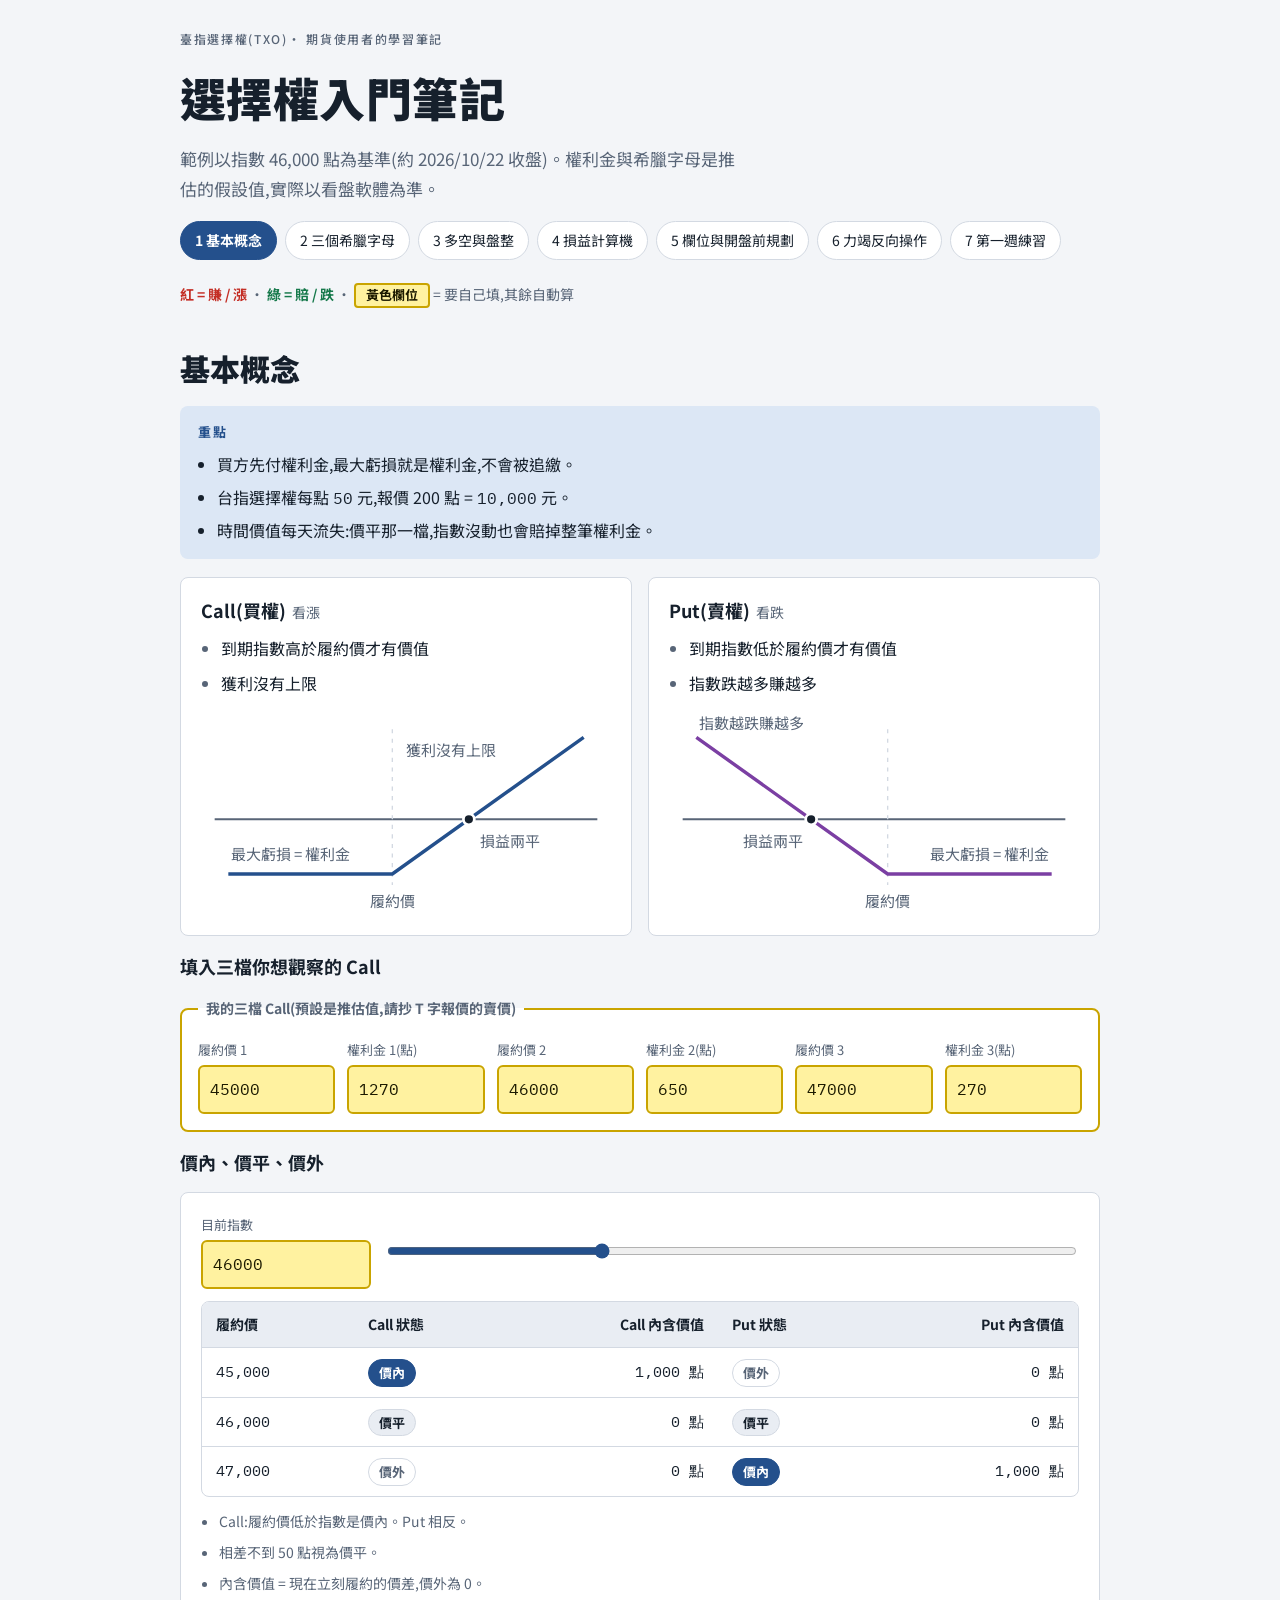
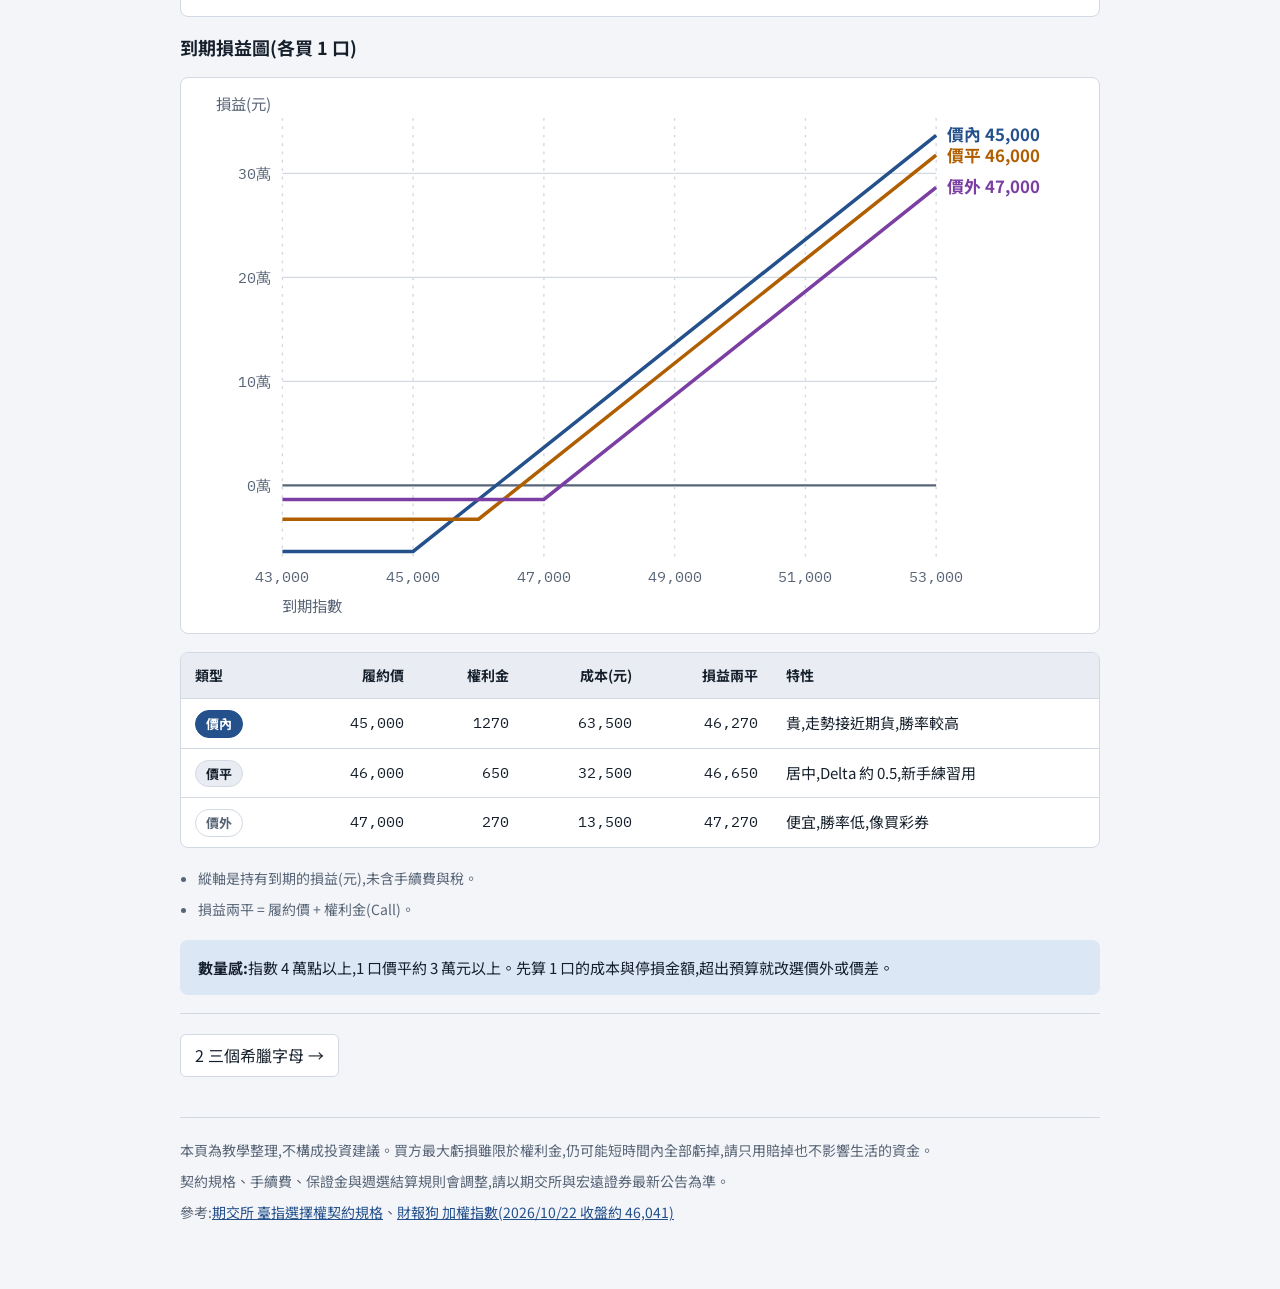
==== commit bec2a641: "Update print statement from 'Hello' to 'Goodbye'" ====
--- a/public/index.html
+++ b/public/index.html
@@ -39,7 +39,7 @@
 *{box-sizing:border-box}
 body{background:var(--bg);color:var(--fg);font-family:var(--font-body);font-size:16px;line-height:1.8;
   padding-left:max(16px, env(safe-area-inset-left, 0px));padding-right:max(16px, env(safe-area-inset-right, 0px));padding-block:0}
-.wrap{max-width:920px;margin:0 auto;padding-block:28px 64px;display:flex;flex-direction:column;gap:56px}
+.wrap{max-width:920px;margin:0 auto;padding-block:28px 64px;display:flex;flex-direction:column;gap:40px}
 h1,h2,h3{line-height:1.35;text-wrap:balance;margin:0}
 h1{font-size:clamp(30px,6vw,46px);font-weight:900;letter-spacing:.01em}
 h2{font-size:clamp(23px,4vw,30px);font-weight:900}
@@ -62,7 +62,7 @@
 .pager button{min-height:40px}
 .legend{font-size:14px;color:var(--muted)}
 
-section{display:flex;flex-direction:column;gap:20px;scroll-margin-top:16px}
+section{display:flex;flex-direction:column;gap:18px;scroll-margin-top:16px}
 section>p{max-width:68ch}
 .stack{display:flex;flex-direction:column;gap:14px}
 .grid{display:grid;gap:16px}
@@ -135,9 +135,28 @@
 .check input{width:20px;height:20px;margin-top:4px;flex:none;accent-color:var(--accent)}
 .score{font-family:var(--font-num);font-size:14px;color:var(--muted)}
 .score b{color:var(--fg);font-size:18px}
-details{background:var(--surface);border:1px solid var(--line);border-radius:8px;padding:14px 18px}
-details summary{cursor:pointer;font-weight:700}
-details[open] summary{margin-bottom:10px}
+details{background:var(--surface);border:1px solid var(--line);border-radius:8px;padding:12px 18px}
+details>summary{cursor:pointer;font-weight:700;color:var(--accent);list-style:none}
+details>summary::-webkit-details-marker{display:none}
+details>summary::before{content:"▸";display:inline-block;width:1.2em}
+details[open]>summary::before{content:"▾"}
+details[open]>summary{margin-bottom:12px}
+.card details{border:0;padding:0;background:transparent}
+.key{background:var(--accent-soft);border-radius:8px;padding:14px 18px;display:flex;flex-direction:column;gap:6px}
+.key .k{font-size:13px;letter-spacing:.12em;color:var(--accent)}
+.key ul{margin:0;padding-left:1.2em;display:flex;flex-direction:column;gap:4px}
+.small{font-size:14px}
+ul.small{color:var(--muted)}
+.mini svg,.pay svg{display:block;width:100%;height:auto}
+.mini .tick{font-size:12px}
+.mini .cap{font-size:12px}
+.mini .lbl2,.pay .lbl2{font-size:13px;font-weight:700;fill:var(--fg);font-family:var(--font-body)}
+.dot{fill:var(--fg);stroke:var(--surface);stroke-width:2}
+.trend{display:block;width:100%;max-width:190px;height:44px;fill:none;stroke-width:3;stroke-linecap:round;stroke-linejoin:round}
+.num-c{fill:var(--accent)} .num-t{fill:var(--accent-fg);font-size:13px;font-weight:700;font-family:var(--font-num)}
+.dash{stroke:var(--muted);stroke-width:1.5;stroke-dasharray:5 5}
+.legend-row{display:grid;grid-template-columns:repeat(auto-fit,minmax(min(100%,230px),1fr));gap:8px 16px;font-size:14px;color:var(--muted)}
+.legend-row b{color:var(--fg)}
 footer{font-size:14px;color:var(--muted);border-top:1px solid var(--line);padding-top:20px;display:flex;flex-direction:column;gap:6px}
 @media (prefers-reduced-motion: no-preference){ html{scroll-behavior:smooth} }
 </style>
@@ -147,7 +166,7 @@
 <header class="top">
   <span class="eyebrow">臺指選擇權(TXO)· 期貨使用者的學習筆記</span>
   <h1>選擇權入門筆記</h1>
-  <p class="lead">從會做期貨出發,把價內價外、三個希臘字母、損益怎麼算,以及「多空力竭時反向操作」整理在同一頁。範例的指數以 46,000 點為基準(約 2026/10/22 的加權指數收盤水準,實際請看盤)。權利金與希臘字母是依此水準推估的假設值,實際報價以看盤軟體為準。</p>
+  <p class="lead">範例以指數 46,000 點為基準(約 2026/10/22 收盤)。權利金與希臘字母是推估的假設值,實際以看盤軟體為準。</p>
   <nav class="toc" aria-label="章節">
     <a href="#concept">1 基本概念</a>
     <a href="#greeks">2 三個希臘字母</a>
@@ -157,23 +176,49 @@
     <a href="#reversal">6 力竭反向操作</a>
     <a href="#practice">7 第一週練習</a>
   </nav>
-  <p class="legend">顏色採台股慣例:<span class="up"><b>紅色 = 賺 / 上漲</b></span>,<span class="down"><b>綠色 = 賠 / 下跌</b></span>。每個數字也都標有正負號。<br><span class="fillkey">黃色欄位</span> = 要你自己填的;其餘都是自動算的。</p>
+  <p class="legend"><span class="up"><b>紅 = 賺 / 漲</b></span> · <span class="down"><b>綠 = 賠 / 跌</b></span> · <span class="fillkey">黃色欄位</span> = 要自己填,其餘自動算</p>
 </header>
 
 <!-- 1 -->
 <section id="concept">
-  <span class="eyebrow">Section 1</span>
-  <h2>基本概念:買方付權利金,買一個權利</h2>
-  <p>期貨是線性的,指數漲 1 點賺 1 點。選擇權的買方先付「權利金」,換到一個「到期時可以選擇要不要履約」的權利,所以買方最大虧損就是權利金。台指選擇權每點 <span class="num">50</span> 元,報價 <span class="num">200</span> 點就是 <span class="num">10,000</span> 元。</p>
+  <h2>基本概念</h2>
+  <div class="key"><b class="k">重點</b>
+    <ul>
+      <li>買方先付權利金,最大虧損就是權利金,不會被追繳。</li>
+      <li>台指選擇權每點 <span class="num">50</span> 元,報價 200 點 = <span class="num">10,000</span> 元。</li>
+      <li>時間價值每天流失:價平那一檔,指數沒動也會賠掉整筆權利金。</li>
+    </ul>
+  </div>
   <div class="grid g2">
-    <div class="card"><h3>Call(買權)<small>看漲</small></h3><p>到期指數高於履約價,才有內含價值。獲利理論上沒有上限,最大虧損是權利金。</p></div>
-    <div class="card"><h3>Put(賣權)<small>看跌</small></h3><p>到期指數低於履約價,才有內含價值。指數跌得越多賺越多,最大虧損一樣是權利金。</p></div>
-  </div>
-
-  <h3>先填三檔你想觀察的 Call</h3>
-  <p>黃色欄位是你的輸入:三檔履約價和各自的權利金(點)。預設值是 46,000 點水準的推估,開盤後請改成看盤軟體 T 字報價上的實際賣價。下面的表格和圖都會跟著更新,圖的橫軸預設涵蓋 43,000 到 53,000 點。</p>
+    <div class="card"><h3>Call(買權)<small>看漲</small></h3>
+      <ul class="plain"><li>到期指數高於履約價才有價值</li><li>獲利沒有上限</li></ul>
+      <div class="pay"><svg viewBox="0 0 300 150" role="img" aria-label="Call 買方到期損益示意圖">
+        <line class="axis0" x1="10" x2="290" y1="80" y2="80"/>
+        <line class="axis" x1="140" x2="140" y1="14" y2="128" stroke-dasharray="3 4"/>
+        <polyline class="l1" points="20,120 140,120 280,20"/>
+        <circle class="dot" cx="196" cy="80" r="4"/>
+        <text class="cap" x="204" y="100" text-anchor="start">損益兩平</text>
+        <text class="cap" x="140" y="144" text-anchor="middle">履約價</text>
+        <text class="cap" x="22" y="110">最大虧損 = 權利金</text>
+        <text class="cap" x="150" y="34">獲利沒有上限</text>
+      </svg></div></div>
+    <div class="card"><h3>Put(賣權)<small>看跌</small></h3>
+      <ul class="plain"><li>到期指數低於履約價才有價值</li><li>指數跌越多賺越多</li></ul>
+      <div class="pay"><svg viewBox="0 0 300 150" role="img" aria-label="Put 買方到期損益示意圖">
+        <line class="axis0" x1="10" x2="290" y1="80" y2="80"/>
+        <line class="axis" x1="160" x2="160" y1="14" y2="128" stroke-dasharray="3 4"/>
+        <polyline class="l3" points="20,20 160,120 280,120"/>
+        <circle class="dot" cx="104" cy="80" r="4"/>
+        <text class="cap" x="98" y="100" text-anchor="end">損益兩平</text>
+        <text class="cap" x="160" y="144" text-anchor="middle">履約價</text>
+        <text class="cap" x="278" y="110" text-anchor="end">最大虧損 = 權利金</text>
+        <text class="cap" x="22" y="14">指數越跌賺越多</text>
+      </svg></div></div>
+  </div>
+
+  <h3>填入三檔你想觀察的 Call</h3>
   <fieldset class="fillset">
-    <legend>我的三檔 Call</legend>
+    <legend>我的三檔 Call(預設是推估值,請抄 T 字報價的賣價)</legend>
     <div class="fields">
       <label for="k1">履約價 1 <input class="fill" id="k1" type="number" step="100" inputmode="numeric" value="45000"></label>
       <label for="p1">權利金 1(點) <input class="fill" id="p1" type="number" step="1" inputmode="decimal" value="1270"></label>
@@ -184,10 +229,10 @@
     </div>
   </fieldset>
 
-  <h3>價內、價平、價外:改變目前指數看變化</h3>
+  <h3>價內、價平、價外</h3>
   <div class="card">
     <div class="slider-row">
-      <label for="idx-num" style="flex:none">目前指數(可直接輸入)
+      <label for="idx-num" style="flex:none">目前指數
         <input class="fill" id="idx-num" type="number" step="100" inputmode="numeric" value="46000" style="width:170px"></label>
       <input type="range" id="idx" min="43000" max="53000" step="100" value="46000" aria-label="目前指數滑桿">
     </div>
@@ -195,123 +240,185 @@
       <thead><tr><th>履約價</th><th>Call 狀態</th><th class="r">Call 內含價值</th><th>Put 狀態</th><th class="r">Put 內含價值</th></tr></thead>
       <tbody></tbody>
     </table></div>
-    <p class="muted" style="font-size:14px">Call:履約價低於指數是價內。Put:履約價高於指數是價內。履約價與目前指數相差不到 50 點視為價平。內含價值 = 現在立刻履約能拿到的價差,價外的內含價值是 0。</p>
-  </div>
-
-  <h3>到期損益圖:三檔 Call 各買 1 口</h3>
-  <p>縱軸是持有到期的損益(元,未含手續費與稅)。價內、價平、價外依上面的「目前指數」判斷,履約價與權利金用你填的數字。</p>
+    <ul class="plain small">
+      <li>Call:履約價低於指數是價內。Put 相反。</li>
+      <li>相差不到 50 點視為價平。</li>
+      <li>內含價值 = 現在立刻履約的價差,價外為 0。</li>
+    </ul>
+  </div>
+
+  <h3>到期損益圖(各買 1 口)</h3>
   <div class="chartwrap" id="payoff" role="img" aria-label="三檔 Call 的到期損益折線圖"></div>
   <div class="tablewrap"><table>
     <thead><tr><th>類型</th><th class="r">履約價</th><th class="r">權利金</th><th class="r">成本(元)</th><th class="r">損益兩平</th><th>特性</th></tr></thead>
     <tbody id="cost-body"></tbody>
   </table></div>
-  <p class="muted" style="font-size:14px">損益兩平 = 履約價 + 權利金(Call)。價平那一檔,指數完全沒動,到期也要賠掉整筆權利金,這就是時間價值。</p>
-  <div class="info"><b>先有個數量感:</b>指數在 4 萬多點以上時,每點 50 元代表 1 口價平選擇權的權利金動輒 3 萬元以上。第一次實單前,先確認 1 口的成本,以及停損時你願意賠多少。若成本超過預算,應該改選更便宜的價外或價差,而不是硬買價平。</div>
+  <ul class="plain small">
+    <li>縱軸是持有到期的損益(元),未含手續費與稅。</li>
+    <li>損益兩平 = 履約價 + 權利金(Call)。</li>
+  </ul>
+  <div class="info"><b>數量感:</b>指數 4 萬點以上,1 口價平約 3 萬元以上。先算 1 口的成本與停損金額,超出預算就改選價外或價差。</div>
 </section>
 
 <!-- 2 -->
 <section id="greeks">
-  <span class="eyebrow">Section 2</span>
   <h2>三個希臘字母</h2>
-  <p>權利金每天都在變,原因主要來自三件事:指數動了(Delta)、時間過了(Theta)、市場預期的波動變了(Vega)。第四個 Gamma 負責描述 Delta 自己怎麼變,放在 Delta 下面一起看。</p>
+  <div class="key"><b class="k">重點</b>
+    <ul>
+      <li>買方要賺錢:方向對、動作夠快、別買在 IV 最高的時候。</li>
+      <li>每個字母下面的圖,顯示權利金如何受它影響(以指數 46,000、價平 Call 為例,數字為假設)。</li>
+    </ul>
+  </div>
+  <div class="tablewrap"><table style="min-width:560px">
+    <thead><tr><th>字母</th><th>衡量什麼</th><th>買方何時受益</th><th>影響最大的位置</th></tr></thead>
+    <tbody>
+      <tr><td><b>Delta</b></td><td>指數動 1 點,權利金動幾點</td><td>方向看對,且指數動得夠多</td><td>價內</td></tr>
+      <tr><td><b>Theta</b></td><td>每過 1 天,權利金掉幾點</td><td>對買方永遠是損耗(賣方受益)</td><td>價平、接近到期</td></tr>
+      <tr><td><b>Vega</b></td><td>IV 變 1%,權利金動幾點</td><td>IV 上升時</td><td>價平、到期日遠</td></tr>
+    </tbody>
+  </table></div>
 
   <div class="grid g3">
     <div class="card">
       <h3>Delta <small>跟著指數跑</small></h3>
-      <p>指數動 1 點,權利金約動幾點。</p>
+      <div class="mini" id="g-delta"></div>
+      <p class="muted small">曲線是價平 Call 的 Delta:價外接近 0,價內接近 1,Put 是它的鏡像(負值)。</p>
       <ul class="plain">
-        <li>深價內 Call:接近 <span class="num">+1</span>,幾乎等於期貨</li>
+        <li>價內 Call:接近 <span class="num">+1</span>,像期貨</li>
         <li>價平 Call:約 <span class="num">+0.5</span></li>
         <li>價外 Call:<span class="num">+0.1 ~ +0.3</span></li>
-        <li>Put 的 Delta 是負的,<span class="num">−1 ~ 0</span></li>
-      </ul>
-      <p class="muted" style="font-size:14px">1 口 TXO 每點 50 元,價平 Delta 0.5 等於每點約 25 元曝險,約 1/8 口大台、半口小台。</p>
+        <li>Put 是負的,<span class="num">−1 ~ 0</span></li>
+      </ul>
+      <p class="muted small">價平 Delta 0.5 約等於每點 25 元曝險,約 1/8 口大台。</p>
     </div>
     <div class="card">
       <h3>Theta <small>每天被收走多少</small></h3>
-      <p>其他條件不變,每過一天損失幾點。買方吃虧,賣方受益。</p>
+      <div class="mini" id="g-theta"></div>
+      <p class="muted small">橫軸往右是越接近到期,曲線越陡,代表最後幾天每天掉得最多。</p>
       <ul class="plain">
-        <li>價平最大,深價內與深價外較小</li>
-        <li>越接近到期越快,不是平均流失</li>
+        <li>買方吃虧,賣方受益</li>
+        <li>價平最大</li>
+        <li>越接近到期越快</li>
         <li>週選比月選快很多</li>
       </ul>
-      <div class="tablewrap"><table style="min-width:0">
-        <thead><tr><th>剩餘天數</th><th class="r">每天約流失</th></tr></thead>
-        <tbody>
-          <tr><td>30 天</td><td class="r num">約 15 點</td></tr>
-          <tr><td>14 天</td><td class="r num">約 23 點</td></tr>
-          <tr><td>7 天</td><td class="r num">約 33 點</td></tr>
-          <tr><td>最後 1~2 天</td><td class="r num">約 60~90 點</td></tr>
-        </tbody>
-      </table></div>
-      <p class="muted" style="font-size:14px">以指數 46,000、權利金約 650 點(剩 14 天)的價平選擇權為例,是簡化估算的假設值。</p>
+      <details><summary>看損耗數字</summary>
+        <div class="tablewrap"><table style="min-width:0">
+          <thead><tr><th>剩餘天數</th><th class="r">每天約流失</th></tr></thead>
+          <tbody>
+            <tr><td>30 天</td><td class="r num">約 15 點</td></tr>
+            <tr><td>14 天</td><td class="r num">約 23 點</td></tr>
+            <tr><td>7 天</td><td class="r num">約 33 點</td></tr>
+            <tr><td>最後 1~2 天</td><td class="r num">約 60~90 點</td></tr>
+          </tbody>
+        </table></div>
+        <p class="muted small">以指數 46,000、權利金約 650 點的價平選擇權為例(假設值)。</p>
+      </details>
     </div>
     <div class="card">
       <h3>Vega <small>預期波動的影響</small></h3>
-      <p>隱含波動率(IV)每變 1%,權利金約變幾點。IV 越高,Call 和 Put 都越貴。</p>
+      <div class="mini" id="g-vega"></div>
+      <p class="muted small">線的斜率就是 Vega:剩 14 天約 36 點/1%,剩 45 天約 64 點/1%。</p>
       <ul class="plain">
+        <li>IV 越高,Call 和 Put 都越貴</li>
         <li>價平最大,到期日越遠越大</li>
-        <li>大事件前 IV 墊高,事件後常「IV 崩落」</li>
-        <li>急跌時 IV 通常飆升,反彈時回落</li>
-      </ul>
-      <p class="muted" style="font-size:14px">所以急跌時買 Put,Delta 和 Vega 同時幫你;緩漲時買 Call,Vega 會稍微拖累。</p>
-    </div>
-  </div>
-
-  <h3>Delta 不是固定的:Gamma</h3>
-  <p>指數往有利方向走,Delta 會變大,賺得越來越快;反方向則 Delta 變小,賠得越來越慢。Gamma 就是「指數每動 1 點,Delta 變多少」。假設指數 46,000 附近的價平 Call 起始 Delta 0.5,Gamma 約 0.00025:</p>
-  <div class="tablewrap"><table>
-    <thead><tr><th>指數</th><th class="r">45,400</th><th class="r">45,600</th><th class="r">45,800</th><th class="r">46,000</th><th class="r">46,200</th><th class="r">46,400</th><th class="r">46,600</th></tr></thead>
-    <tbody><tr><td>Delta</td><td class="r num">0.35</td><td class="r num">0.40</td><td class="r num">0.45</td><td class="r num"><b>0.50</b></td><td class="r num">0.55</td><td class="r num">0.60</td><td class="r num">0.65</td></tr></tbody>
-  </table></div>
-  <p class="muted" style="font-size:14px">Delta ≈ 0.5 + 0.00025 × 指數變動。價平附近、接近到期時 Gamma 最大,Delta 變得最快。</p>
-
-  <div class="info"><b>一句話記法:</b>買方要賺錢,通常需要「方向對、動作夠快、別買在 IV 最高的時候」。三個條件缺一個,獲利就會被打折。</div>
+        <li>大事件前 IV 墊高,事件後常下降</li>
+        <li>急跌時 IV 升,反彈時 IV 降</li>
+      </ul>
+      <p class="muted small">急跌買 Put:Delta 與 Vega 同時幫你。緩漲買 Call:Vega 稍微拖累。</p>
+    </div>
+  </div>
+
+  <details><summary>進階:Gamma(Delta 自己怎麼變)</summary>
+    <ul class="plain">
+      <li>往有利方向走,Delta 變大,賺得越來越快。</li>
+      <li>反方向則 Delta 變小,賠得越來越慢。</li>
+      <li>價平附近、接近到期時 Gamma 最大。</li>
+    </ul>
+    <div class="tablewrap"><table>
+      <thead><tr><th>指數</th><th class="r">45,400</th><th class="r">45,600</th><th class="r">45,800</th><th class="r">46,000</th><th class="r">46,200</th><th class="r">46,400</th><th class="r">46,600</th></tr></thead>
+      <tbody><tr><td>Delta</td><td class="r num">0.35</td><td class="r num">0.40</td><td class="r num">0.45</td><td class="r num"><b>0.50</b></td><td class="r num">0.55</td><td class="r num">0.60</td><td class="r num">0.65</td></tr></tbody>
+    </table></div>
+    <p class="muted small">假設價平 Call 的 Gamma 約 0.00025:Delta ≈ 0.5 + 0.00025 × 指數變動。</p>
+  </details>
 </section>
 
 <!-- 3 -->
 <section id="regime">
-  <span class="eyebrow">Section 3</span>
-  <h2>多頭、空頭、盤整:三個字母各自的角色</h2>
-  <div class="tablewrap"><table>
-    <thead><tr><th>情境</th><th>常見做法(買方)</th><th>Delta</th><th>Theta</th><th>Vega</th></tr></thead>
-    <tbody>
-      <tr><td><b>多頭趨勢</b></td><td>買價平或小幅價內 Call,到期日選 2 週以上</td><td>主要獲利來源,越漲越賺(Gamma 加速)</td><td>每天損耗,行情要夠快才蓋得過</td><td>上漲時 IV 常下降,會扣掉一部分獲利</td></tr>
-      <tr><td><b>空頭急跌</b></td><td>買 Put,賺到要適時獲利了結</td><td>指數下跌時直接賺</td><td>一樣損耗,但急跌賺得快,通常蓋過</td><td>IV 常飆升,對 Put 買方有利;反彈後 IV 快速回落</td></tr>
-      <tr><td><b>盤整區間</b></td><td>買方少做或縮小部位;賣方有利但突破時風險大</td><td>一下賺一下賠,互相抵銷</td><td>每天固定流失,最不利</td><td>IV 若持續下滑,再扣一次</td></tr>
-    </tbody>
-  </table></div>
+  <h2>多頭、空頭、盤整</h2>
+  <div class="key"><b class="k">重點</b>
+    <ul>
+      <li>趨勢行情:買方靠 Delta 賺錢,但行情要夠快才蓋得過 Theta。</li>
+      <li>盤整:買方最不利,新手少做或縮小部位。</li>
+    </ul>
+  </div>
+  <div class="grid g3">
+    <div class="card">
+      <h3>多頭趨勢</h3>
+      <svg class="trend" viewBox="0 0 120 40" aria-hidden="true"><polyline points="4,34 26,28 44,31 70,18 92,21 116,6" stroke="var(--up)"/></svg>
+      <ul class="plain">
+        <li><b>做法</b>:買價平或小幅價內 Call,到期日 2 週以上</li>
+        <li><b>Delta</b>:主要獲利來源,越漲越賺</li>
+        <li><b>Theta</b>:每天損耗,行情要夠快</li>
+        <li><b>Vega</b>:上漲時 IV 常降,扣掉一部分獲利</li>
+      </ul>
+    </div>
+    <div class="card">
+      <h3>空頭急跌</h3>
+      <svg class="trend" viewBox="0 0 120 40" aria-hidden="true"><polyline points="4,6 24,12 40,10 66,26 88,24 116,36" stroke="var(--down)"/></svg>
+      <ul class="plain">
+        <li><b>做法</b>:買 Put,賺到要適時了結</li>
+        <li><b>Delta</b>:下跌直接賺</li>
+        <li><b>Theta</b>:急跌賺得快,通常蓋過</li>
+        <li><b>Vega</b>:IV 飆升有利;反彈後快速回落</li>
+      </ul>
+    </div>
+    <div class="card">
+      <h3>盤整區間</h3>
+      <svg class="trend" viewBox="0 0 120 40" aria-hidden="true"><polyline points="4,22 22,10 40,30 60,12 80,28 100,14 116,22" stroke="var(--muted)"/></svg>
+      <ul class="plain">
+        <li><b>做法</b>:買方少做;賣方有利但突破時風險大</li>
+        <li><b>Delta</b>:一下賺一下賠,互相抵銷</li>
+        <li><b>Theta</b>:每天固定流失,最不利</li>
+        <li><b>Vega</b>:IV 持續下滑會再扣一次</li>
+      </ul>
+    </div>
+  </div>
   <div class="grid g2">
-    <div class="card"><h3>有期貨部位時</h3><p>趨勢明確、期貨已賺錢,可買價外 Put 當保險,履約價別選太近,保險費才不會太貴。盤整且 IV 偏高時,保險費貴,不一定划算。</p></div>
-    <div class="card"><h3>新手的順序</h3><p>先只當買方、只買 1 口、先在價平附近練習,等熟悉 Theta 與 IV 的感覺之後,再考慮價差。賣方放最後。</p></div>
+    <div class="card"><h3>有期貨部位時</h3>
+      <ul class="plain"><li>趨勢明確、期貨已賺錢:買價外 Put 當保險</li><li>履約價別選太近,保費才不會太貴</li><li>盤整且 IV 偏高:保費貴,不一定划算</li></ul></div>
+    <div class="card"><h3>新手的順序</h3>
+      <ul class="plain"><li>先只當買方、只買 1 口、價平附近</li><li>熟悉 Theta 與 IV 後,再考慮價差</li><li>賣方放最後</li></ul></div>
   </div>
 </section>
 
 <!-- 4 -->
 <section id="calc">
-  <span class="eyebrow">Section 4</span>
-  <h2>損益計算機:把三個字母加起來</h2>
-  <p>先記住這個公式,再用下面的工具代入你看盤軟體上的數字。</p>
+  <h2>損益計算機</h2>
+  <div class="key"><b class="k">重點</b>
+    <ul>
+      <li>權利金變多少,由四項加總:Delta、Gamma、Theta、Vega。</li>
+      <li>先看例子,再用黃色欄位代入你的數字。</li>
+    </ul>
+  </div>
   <div class="formula">新權利金 ≈ 舊權利金 + Delta × 指數變動 + ½ × Gamma × 指數變動² + Theta × 天數 + Vega × IV 變動</div>
 
-  <div class="stack">
-    <h3>一步一步算兩個例子</h3>
-    <div class="grid g2">
+  <h3>例 A:買價平 Call,漲 400 點</h3>
+  <div class="card">
+    <p class="muted small">權利金 650,Delta 0.5,Gamma 0.00025,Theta −23/天,Vega 35。經過 2 天,指數 +400,IV −2%。</p>
+    <ul class="plain num" style="list-style:none;padding:0;font-size:15px">
+      <li>Delta:0.5 × 400 = <span class="up">+200</span></li>
+      <li>Gamma:½ × 0.00025 × 400² = <span class="up">+20</span></li>
+      <li>Theta:−23 × 2 = <span class="down">−46</span></li>
+      <li>Vega:35 × (−2) = <span class="down">−70</span></li>
+      <li><b>合計 <span class="up">+104</span> 點 = <span class="up">+5,200</span> 元</b></li>
+    </ul>
+    <p class="muted small">不含 Gamma 是 +84 點。指數動越大,Gamma 越不能省。</p>
+  </div>
+  <details><summary>更多例子:急跌買 Put、盤整五天</summary>
+    <div class="grid g2" style="margin-top:12px">
       <div class="card">
-        <h3>例 A:買價平 Call,漲了 400 點</h3>
-        <p class="muted" style="font-size:14px">權利金 650,Delta 0.5,Gamma 0.00025,Theta −23/天,Vega 35。經過 2 天,指數 +400,IV −2%。</p>
-        <ul class="plain num" style="list-style:none;padding:0;font-size:15px">
-          <li>Delta:0.5 × 400 = <span class="up">+200</span></li>
-          <li>Gamma:½ × 0.00025 × 400² = <span class="up">+20</span></li>
-          <li>Theta:−23 × 2 = <span class="down">−46</span></li>
-          <li>Vega:35 × (−2) = <span class="down">−70</span></li>
-          <li><b>合計 <span class="up">+104</span> 點 = <span class="up">+5,200</span> 元</b></li>
-        </ul>
-        <p class="muted" style="font-size:14px">不含 Gamma 是 +84 點。指數動得越大,Gamma 這一項越不能省。</p>
-      </div>
-      <div class="card">
-        <h3>例 B:買價平 Put,恐慌急殺 600 點</h3>
-        <p class="muted" style="font-size:14px">權利金 650,Delta −0.5,Gamma 0.00025,Theta −23/天,Vega 35。經過 1 天,指數 −600,IV +5%。</p>
+        <h3>例 B:買價平 Put,急殺 600 點</h3>
+        <p class="muted small">Delta −0.5,其餘同上。1 天,指數 −600,IV +5%。</p>
         <ul class="plain num" style="list-style:none;padding:0;font-size:15px">
           <li>Delta:−0.5 × (−600) = <span class="up">+300</span></li>
           <li>Gamma:½ × 0.00025 × 600² = <span class="up">+45</span></li>
@@ -319,17 +426,20 @@
           <li>Vega:35 × 5 = <span class="up">+175</span></li>
           <li><b>合計 <span class="up">+497</span> 點 = <span class="up">+24,850</span> 元</b></li>
         </ul>
-        <p class="muted" style="font-size:14px">急跌時 Delta 與 Vega 同向,獲利比單看指數大。</p>
+        <p class="muted small">急跌時 Delta 與 Vega 同向,獲利比單看指數大。</p>
       </div>
-    </div>
-    <div class="card">
-      <h3>例 C:盤整五天,指數沒動</h3>
-      <p>Delta、Gamma、Vega 都是 0,只剩 Theta:−23 × 5 = <span class="down num">−115 點 = −5,750 元</span>。看對區間、看錯突破,時間也會把錢收走。</p>
-    </div>
-  </div>
+      <div class="card">
+        <h3>例 C:盤整五天,指數沒動</h3>
+        <ul class="plain">
+          <li>Delta、Gamma、Vega 都是 0</li>
+          <li>只剩 Theta:−23 × 5 = <span class="down num">−115 點 = −5,750 元</span></li>
+          <li>看對區間、看錯突破,時間也會收走錢</li>
+        </ul>
+      </div>
+    </div>
+  </details>
 
   <h3>自己代入看看</h3>
-  <p><span class="fillkey">黃色欄位</span>都是要你填的。每個欄位會不會變、怎麼填,請看下一節的對照表。</p>
   <div class="presets">
     <button type="button" data-preset="A">載入例 A</button>
     <button type="button" data-preset="B">載入例 B</button>
@@ -364,50 +474,53 @@
     <div class="stack">
       <div class="out" id="breakdown" aria-live="polite"></div>
       <div class="total" aria-live="polite">
-        <span class="muted" style="font-size:14px" id="newprem"></span>
+        <span class="muted small" id="newprem"></span>
         <span class="big" id="pl-yuan"></span>
-        <span class="muted" style="font-size:14px" id="pl-note"></span>
+        <span class="muted small" id="pl-note"></span>
       </div>
     </div>
   </div>
 
-  <h3>情境對照表:指數與天數一起變</h3>
-  <p>用上面欄位的數字,固定 IV 變動為你輸入的值,看「不同漲跌幅」與「持有幾天」的損益(元)。</p>
+  <h3>情境對照表(損益,元)</h3>
   <div class="tablewrap"><table id="grid-table">
     <thead><tr><th>指數變動</th><th class="r">當天</th><th class="r">3 天後</th><th class="r">7 天後</th></tr></thead>
     <tbody></tbody>
   </table></div>
-  <div class="note"><b>限制:</b>這是用 Delta、Gamma、Theta、Vega 做的近似,只適合小到中等幅度的變動。Theta 會越接近到期越快,Vega 也會隨指數與時間改變,所以天數拉長、漲跌幅很大時,實際價格會與估算有落差。計算機只拿來建立直覺,下單前仍要看實際報價。</div>
+  <div class="note"><b>限制:</b>這是近似算法,適合小到中等幅度的變動。天數拉長、漲跌幅很大時,實際價格會有落差。只拿來建立直覺,下單前以實際報價為準。</div>
 </section>
 
 <!-- 5 -->
 <section id="plan">
-  <span class="eyebrow">Section 5</span>
-  <h2>哪些數字會變、怎麼填、開盤前怎麼先規劃</h2>
-  <p>行情走得快的時候,不需要每一格都重新計算。先分清楚「事先決定的」和「開盤後才抄的」,盤中只更新少數幾個數字。</p>
-
-  <h3>欄位對照表:計算機的黃色欄位</h3>
-  <div class="tablewrap"><table style="min-width:760px">
-    <thead><tr><th>欄位</th><th>會隨行情變嗎</th><th>怎麼填</th><th>多久更新</th></tr></thead>
+  <h2>欄位與開盤前規劃</h2>
+  <div class="key"><b class="k">重點</b>
+    <ul>
+      <li>規則(比例、口數、劇本)可以開盤前定好。</li>
+      <li>價位(權利金、Delta 等)開盤後才代入。</li>
+      <li>盤中只更新:現在指數、權利金,大幅波動時再抄 Delta。</li>
+    </ul>
+  </div>
+
+  <h3>計算機的黃色欄位怎麼填</h3>
+  <div class="tablewrap"><table style="min-width:640px">
+    <thead><tr><th>欄位</th><th>會變嗎</th><th>怎麼填</th></tr></thead>
     <tbody>
-      <tr><td><b>現在指數</b></td><td>隨時變</td><td>看盤軟體上的即時價。用加權指數或台指期近月價都可以,只要前後一致。</td><td>進場前抄一次。模擬情境時改「指數變動」,不用改這格。</td></tr>
-      <tr><td><b>履約價</b></td><td>不會變(合約固定)</td><td>從 T 字報價上挑一檔,事先決定。</td><td>開盤前選好,盤中不變。</td></tr>
-      <tr><td><b>權利金(點)</b></td><td>隨時變,波動最大</td><td>填你預計成交的價格。買進時看賣價(Ask),不要用成交價或中間價,才不會高估獲利。</td><td>下單前抄一次,之後看新報價。</td></tr>
-      <tr><td><b>Delta</b></td><td>隨指數、時間、IV 變</td><td>抄軟體上該檔的 Delta 欄位。Call 是正、Put 是負,計算機會依類型自動修正符號。</td><td>指數大幅移動、或進入到期前一週時重抄。</td></tr>
-      <tr><td><b>Gamma</b></td><td>價平附近、接近到期變動最快</td><td>軟體有 Gamma 欄位就抄。沒有就先用預設值或填 0,誤差主要出現在指數大幅變動時。也可以用兩個 Delta 估:(Delta 差)÷(指數差)。</td><td>不用常更新。</td></tr>
-      <tr><td><b>Theta</b></td><td>隨天數與 IV 變,變化較慢</td><td>抄「每天」損耗幾點。若軟體顯示整週或年化,要先換成每天。正負號打錯也沒關係,計算機一律當成損耗。</td><td>每天看一次,週選到期前每天都看。</td></tr>
-      <tr><td><b>Vega</b></td><td>隨 IV、天數變</td><td>抄「IV 每變 1%」的點數,先確認單位是 1%。</td><td>每天看一次,大事件前後再看。</td></tr>
-      <tr><td><b>口數</b></td><td>你決定</td><td>用下面的進場計畫表算出最大口數。</td><td>事先決定。</td></tr>
-      <tr><td><b>指數變動、天數、IV 變動</b></td><td>是你的假設,不是抄來的</td><td>想像要模擬的情境,例如「漲 400 點、2 天、IV 降 2%」。</td><td>想看不同情境時才改。</td></tr>
+      <tr><td><b>現在指數</b></td><td>隨時變</td><td>看盤軟體即時價。進場前抄一次,模擬情境改「指數變動」即可。</td></tr>
+      <tr><td><b>權利金(點)</b></td><td>隨時變,最快</td><td>填預計成交價。買進看賣價(Ask),別用成交價。</td></tr>
+      <tr><td><b>Delta</b></td><td>隨指數、時間、IV 變</td><td>抄該檔的 Delta。Call 正、Put 負,計算機會自動修正。指數大動或到期前一週再重抄。</td></tr>
+      <tr><td><b>Gamma</b></td><td>價平、近到期變最快</td><td>有欄位就抄;沒有就用預設或填 0,影響主要在大幅波動時。</td></tr>
+      <tr><td><b>Theta</b></td><td>變化慢</td><td>抄「每天」損耗。若是整週或年化要換算。正負號打錯沒關係。</td></tr>
+      <tr><td><b>Vega</b></td><td>變化慢</td><td>抄「IV 每變 1%」的點數,確認單位。</td></tr>
+      <tr><td><b>履約價</b></td><td>不變</td><td>事先從 T 字報價挑好。</td></tr>
+      <tr><td><b>口數</b></td><td>你決定</td><td>用下面的進場計畫表算最大口數。</td></tr>
+      <tr><td><b>指數變動、天數、IV 變動</b></td><td>你的假設</td><td>想像情境,例如「漲 400 點、2 天、IV −2%」。</td></tr>
     </tbody>
   </table></div>
-  <div class="info"><b>快速檢查有沒有抄對:</b>價平 Call 的 Delta 應該約 0.5,價平 Put 約 −0.5。如果價平的 Delta 遠高於 0.6,多半抄到價內的那一檔。權利金越貴(價內、到期日越遠),Theta 與 Vega 的絕對值也越大。</div>
-
-  <h3>進場計畫表:開盤前就能先算</h3>
-  <p>規則可以事先定好,價位開盤後再代入。填入你打算使用的比例與金額,表格會算出停損點、停利點與可買口數。預設值是範例。</p>
+  <div class="info"><b>快速檢查:</b>價平 Call 的 Delta 約 0.5,價平 Put 約 −0.5。價平 Delta 遠高於 0.6,多半抄到價內那一檔。</div>
+
+  <h3>進場計畫表</h3>
   <div class="calc">
     <fieldset class="fillset">
-      <legend>我的計畫</legend>
+      <legend>我的計畫(預設是範例)</legend>
       <div class="fields">
         <label for="pl-prem">預計進場權利金(點) <input class="fill" id="pl-prem" type="number" step="1" inputmode="decimal" value="650"></label>
         <label for="pl-sl">停損比例(%) <input class="fill" id="pl-sl" type="number" step="1" inputmode="decimal" value="45"></label>
@@ -420,140 +533,182 @@
 
   <h3>開盤前可以先做的事</h3>
   <div class="card">
-    <ol class="steps">
-      <li>看昨夜夜盤收盤與國際消息,決定今天的劇本:偏多、偏空,或觀望。</li>
-      <li>挑 2 到 3 個候選合約(到期日與履約價),先看成交量與買賣價差,價差太大的不要碰。</li>
-      <li>用上面的進場計畫表算好停損點、停利點與口數,寫下來。</li>
-      <li>在看盤軟體設好價位提醒,到價時通知你。</li>
-      <li>向宏遠確認有沒有期權的條件單(停損單、觸價單、OCO),以及觸發後是市價還是限價,再決定能不能用。</li>
-      <li>下單一律用限價單。選擇權買賣價差大,市價單可能成交在很差的價位。</li>
-      <li>開盤後前 15 分鐘價差大、跳動快,新手可以先觀察不下單。</li>
-      <li>盤中只更新三件事:現在指數、權利金,以及行情大幅變動時的 Delta。</li>
-    </ol>
+    <ul class="plain">
+      <li>看夜盤與消息,決定今天的劇本:偏多、偏空,或觀望。</li>
+      <li>挑 2 到 3 檔候選合約,先看成交量與買賣價差。</li>
+      <li>用進場計畫表算好停損點、停利點、口數。</li>
+      <li>設好價位提醒。向宏遠確認有沒有條件單(停損、觸價、OCO)。</li>
+      <li>一律用限價單,不用市價單。</li>
+      <li>開盤前 15 分鐘價差大、跳動快,新手可先觀察。</li>
+    </ul>
   </div>
   <div class="grid g2">
-    <div class="card"><h3>可以事先規劃</h3><p>今天的劇本、候選合約、停損與停利的「比例」、口數的算法、價位提醒、要不要用條件單。這些在開盤前就能決定,盤中不用臨時想。</p></div>
-    <div class="card"><h3>要開盤後才知道</h3><p>實際權利金、Delta、Theta、Vega,以及跳空開盤後指數的位置。開盤跳空時,事先算好的價位可能已經不適用,要用新的報價重算。</p></div>
-  </div>
-  <div class="note"><b>時間與下單:</b>台指選擇權日盤約 8:45 到 13:45,夜盤約 15:00 到隔天 5:00,以期交所公告為準。多數券商在開盤前約 15 分鐘可以預先委託,但實際時間、可用的單別與條件單的規則,請向宏遠確認。條件單在跳空或價差大時可能滑價,不一定成交在你設定的價位。</div>
+    <div class="card"><h3>可以事先規劃</h3>
+      <ul class="plain"><li>今天的劇本、候選合約</li><li>停損與停利的比例</li><li>口數的算法、價位提醒</li></ul></div>
+    <div class="card"><h3>要開盤後才知道</h3>
+      <ul class="plain"><li>實際權利金與 Delta、Theta、Vega</li><li>跳空後的指數位置,事先算的價位要重算</li></ul></div>
+  </div>
+  <div class="note"><b>時間與下單:</b>日盤約 8:45 到 13:45,夜盤約 15:00 到隔天 5:00(以期交所公告為準)。預先委託時間與條件單規則請問宏遠。條件單遇到跳空或價差大,可能滑價。</div>
 </section>
 
 <!-- 6 -->
 <section id="reversal">
-  <span class="eyebrow">Section 6</span>
-  <h2>多空力竭時反向操作</h2>
-  <p>想在行情末端反向,是想用較小的成本抓一段轉折。這類做法的勝率通常不高,所以重點不是每次猜對,而是每次賠得起、賺到時賺得夠。以下是一套可以照著檢查、再依自己習慣修改的框架。</p>
-
-  <h3>6-1 先分清楚兩種「力竭」</h3>
+  <h2>力竭反向操作</h2>
+  <div class="key"><b class="k">重點</b>
+    <ul>
+      <li>逆勢勝率通常不高,重點是每次賠得起、賺到時賺得夠。</li>
+      <li>等「右側確認」再進,先用小部位。</li>
+      <li>進場前先定好停損與口數。</li>
+    </ul>
+  </div>
+
+  <h3>圖解:多方力竭時的進場位置</h3>
+  <div class="chartwrap">
+    <svg viewBox="0 0 580 210" style="min-width:480px" role="img" aria-label="多方力竭後跌破前低再進場的示意圖">
+      <polyline class="l1" points="20,190 70,165 100,172 150,130 180,138 230,96 258,104 300,58 330,66 360,34 385,52 400,78 430,96 460,104 500,140 540,160"/>
+      <line class="dash" x1="300" x2="560" y1="70" y2="70"/>
+      <line class="dash" x1="360" x2="560" y1="24" y2="24"/>
+      <text class="cap" x="558" y="64" text-anchor="end">前低(確認線)</text>
+      <text class="cap" x="558" y="18" text-anchor="end">停損線:再創新高</text>
+      <circle class="num-c" cx="360" cy="34" r="11"/><text class="num-t" x="360" y="39" text-anchor="middle">1</text>
+      <circle class="num-c" cx="394" cy="70" r="11"/><text class="num-t" x="394" y="75" text-anchor="middle">2</text>
+      <circle class="num-c" cx="540" cy="160" r="11"/><text class="num-t" x="540" y="165" text-anchor="middle">3</text>
+      <text class="cap" x="20" y="206">時間 →</text>
+    </svg>
+  </div>
+  <div class="legend-row">
+    <span><b>1 力竭訊號</b>:創高但爆量長上影、背離</span>
+    <span><b>2 右側確認</b>:跌破前低才進場買 Put</span>
+    <span><b>3 分批停利</b>:賺 50%~100% 先落袋</span>
+  </div>
+  <p class="muted small">空方力竭則上下顛倒:創低出現訊號、站回前高才買 Call。進場後若指數再創新高(新低),就是訊號失敗,出場。</p>
+
+  <h3>兩種「力竭」</h3>
   <div class="grid g2">
     <div class="card">
       <h3>動能力竭</h3>
-      <p>價格還在創新高或新低,但推進的力道變弱。常見跡象是 K 棒實體縮小、爆量卻漲不動、爆量長上影或長下影、RSI 或 MACD 與價格背離、與均線乖離異常大。</p>
+      <ul class="plain">
+        <li>K 棒實體縮小</li>
+        <li>爆量卻漲(跌)不動,長上(下)影</li>
+        <li>RSI 或 MACD 與價格背離</li>
+        <li>與均線乖離異常大</li>
+      </ul>
     </div>
     <div class="card">
       <h3>籌碼與情緒力竭</h3>
-      <p>市場站得太擠。可以參考選擇權 Put/Call 比、台指波動率(IV 或 VIX)是否極端、三大法人期貨未平倉、各履約價的未平倉量分布。這些在期交所網站都能查到,各網站算法略有不同,先固定看同一個來源。</p>
-    </div>
-  </div>
-
-  <h3>6-2 訊號檢查表(範例,請改成自己的標準)</h3>
-  <p>勾選目前盤面符合的項目。單一訊號很容易失效,至少湊到 3 項、而且包含「右側確認」,才值得開一筆小部位的單。</p>
+      <ul class="plain">
+        <li>Put/Call 比極端</li>
+        <li>台指 IV(VIX)極端</li>
+        <li>三大法人期貨未平倉</li>
+        <li>各履約價未平倉量分布</li>
+      </ul>
+      <p class="muted small">期交所可查,固定看同一個來源。</p>
+    </div>
+  </div>
+
+  <h3>訊號檢查表</h3>
+  <p class="muted">範例,請改成自己的標準。至少 3 項、且包含右側確認,才值得開一筆小部位。</p>
   <div class="grid g2">
     <div class="card" data-group="top">
       <h3>多方力竭:想買 Put</h3>
-      <label class="check"><input type="checkbox"><span>與 20 日均線乖離拉大到歷史偏高的區間</span></label>
-      <label class="check"><input type="checkbox"><span>指數創高,但成交量或 RSI 沒有跟著創高(背離)</span></label>
-      <label class="check"><input type="checkbox"><span>出現爆量長上影線,或創高後收黑吞噬</span></label>
-      <label class="check"><input type="checkbox"><span>市場一面倒看多、IV 在低檔(買保險相對便宜)</span></label>
+      <label class="check"><input type="checkbox"><span>與 20 日均線乖離拉大到歷史偏高</span></label>
+      <label class="check"><input type="checkbox"><span>創高但成交量或 RSI 沒跟著創高(背離)</span></label>
+      <label class="check"><input type="checkbox"><span>爆量長上影線,或創高後收黑吞噬</span></label>
+      <label class="check"><input type="checkbox"><span>市場一面倒看多、IV 在低檔</span></label>
       <label class="check"><input type="checkbox" data-confirm="1"><span><b>右側確認:</b>跌破前一日低點或短期均線</span></label>
       <div class="score" data-score>已符合 <b>0</b> / 5 · 右側確認:<span class="confirm">未</span></div>
     </div>
     <div class="card" data-group="bottom">
       <h3>空方力竭:想買 Call</h3>
       <label class="check"><input type="checkbox"><span>與 20 日均線向下乖離過大</span></label>
-      <label class="check"><input type="checkbox"><span>指數創低,但量縮或 RSI 出現底背離</span></label>
-      <label class="check"><input type="checkbox"><span>出現爆量長下影線,或創低後收紅吞噬</span></label>
-      <label class="check"><input type="checkbox"><span>恐慌明顯:IV 急升、Put 一面倒(注意此時 Call 也貴)</span></label>
+      <label class="check"><input type="checkbox"><span>創低但量縮或 RSI 底背離</span></label>
+      <label class="check"><input type="checkbox"><span>爆量長下影線,或創低後收紅吞噬</span></label>
+      <label class="check"><input type="checkbox"><span>恐慌明顯:IV 急升(此時 Call 也貴)</span></label>
       <label class="check"><input type="checkbox" data-confirm="1"><span><b>右側確認:</b>站回前一日高點或短期均線</span></label>
       <div class="score" data-score>已符合 <b>0</b> / 5 · 右側確認:<span class="confirm">未</span></div>
     </div>
   </div>
 
-  <h3>6-3 用選擇權怎麼表達這個看法</h3>
-  <div class="tablewrap"><table style="min-width:680px">
+  <h3>用選擇權怎麼表達</h3>
+  <div class="tablewrap"><table style="min-width:640px">
     <thead><tr><th>方式</th><th>做法</th><th>好處</th><th>代價</th></tr></thead>
     <tbody>
-      <tr><td><b>單買 Put / Call</b></td><td>價平或小幅價外,到期日 2 週以上</td><td>簡單,最大虧損固定,不會被追繳</td><td>要付 Theta;買 Call 抄底時 IV 常在高點,反彈後 IV 回落會扣分</td></tr>
-      <tr><td><b>借方價差</b><br><span class="muted">買 Put 價差 / 買 Call 價差</span></td><td>買價平、同時賣出更價外的同月合約</td><td>成本與 Theta、Vega 都比單買低</td><td>獲利有上限</td></tr>
-      <tr><td><b>貸方價差</b><br><span class="muted">進階</span></td><td>多方力竭時賣出價外 Call 並買更價外 Call 保護(空方力竭則反過來用 Put)</td><td>時間站在你這邊,只要不再創高或創低就能賺</td><td>最大虧損有限但大於收入,需保證金;熟悉前先不要用</td></tr>
-      <tr><td><b>搭配期貨</b></td><td>持有期貨多單,多方力竭時買 Put</td><td>這是保險,不是賭反轉,期貨續漲時損失只是保費</td><td>保費是持續成本</td></tr>
+      <tr><td><b>單買 Put / Call</b></td><td>價平或小幅價外,到期日 2 週以上</td><td>簡單,最大虧損固定</td><td>要付 Theta;抄底買 Call 常遇高 IV</td></tr>
+      <tr><td><b>借方價差</b></td><td>買價平、賣更價外(同月)</td><td>成本、Theta、Vega 較低</td><td>獲利有上限</td></tr>
+      <tr><td><b>貸方價差</b><br><span class="muted">進階</span></td><td>多方力竭:賣價外 Call 並買更價外 Call 保護(空方反之)</td><td>時間站在你這邊</td><td>最大虧損大於收入,要保證金。先不要用</td></tr>
+      <tr><td><b>搭配期貨</b></td><td>期貨多單 + 買 Put</td><td>是保險,不是賭反轉</td><td>保費是持續成本</td></tr>
     </tbody>
   </table></div>
-  <div class="info"><b>摸頭與摸底的結構差異:</b>頂部時 IV 通常偏低,買 Put 相對便宜,若轉為急跌 IV 還會上升,對買方有利。底部則多半是恐慌後,IV 已經很高,買 Call 抄底要先付高價,反彈後 IV 回落還會吃掉獲利。所以抄底時更值得考慮借方價差,或等右側確認後再進。</div>
-
-  <h3>6-4 資金與出場規則(範例)</h3>
+  <div class="info"><b>摸頭與摸底不一樣:</b>
+    <ul class="plain">
+      <li>頂部 IV 通常偏低,買 Put 較便宜,急跌時 IV 還會上升。</li>
+      <li>底部多在恐慌後,IV 已高,買 Call 偏貴,反彈後 IV 回落還會扣分。抄底可考慮借方價差,或等右側確認。</li>
+    </ul>
+  </div>
+
+  <h3>資金與出場規則(範例)</h3>
   <div class="grid g2">
     <div class="card">
       <h3>進場前先決定</h3>
       <ul class="plain">
-        <li><b>單次最大虧損</b>:先定一個你賠得起的金額,例如帳戶的 1%~2%</li>
+        <li><b>單次最大虧損</b>:例如帳戶的 1%~2%</li>
         <li><b>口數</b> = 願賠金額 ÷(權利金 × 50 × 停損比例)</li>
-        <li>分兩次進場,<b>不攤平</b>,訊號失敗就是失敗</li>
-        <li>到期日留 2 週以上,避開最後兩天的 Theta 加速</li>
+        <li>分兩次進場,<b>不攤平</b></li>
+        <li>到期日留 2 週以上</li>
       </ul>
     </div>
     <div class="card">
-      <h3>出場規則(任一個成立就動作)</h3>
+      <h3>出場(任一成立就動作)</h3>
       <ul class="plain">
-        <li><b>價格停損</b>:權利金虧 40%~50%,或指數創新高(新低)證明訊號失敗</li>
-        <li><b>時間停損</b>:3 個交易日沒有動靜就出場</li>
-        <li><b>停利</b>:賺 50%~100% 時,2 口以上可先賣一半,剩下的用移動停利;只有 1 口就在目標價整口出場</li>
-        <li>連續停損 3 次,暫停一週,重新檢討</li>
-      </ul>
-    </div>
-  </div>
-  <div class="card">
-    <h3>試算範例</h3>
-    <p>指數 46,000 連漲後出現爆量長黑,並跌破前日低點(3 項訊號含右側確認)。買 1 口剩約 3 週的價平 Put,權利金 <span class="num">700</span> 點,成本 <span class="num">35,000</span> 元。</p>
-    <ul class="plain num" style="font-size:15px">
-      <li>停損比例 45%:權利金剩 385 點出場(虧 315 點),每口虧 <span class="down">−15,750</span> 元</li>
-      <li>願賠金額 16,000 元 ÷ 15,750 ≈ 1 口</li>
-      <li>停利第一站 1,050 點(+50%),每口賺 <span class="up">+17,500</span> 元。只有 1 口就整口出場,2 口以上可以先賣一半</li>
-    </ul>
-    <p class="muted" style="font-size:14px">如果 15,750 元已超過你的願賠金額,代表價平 Put 對你的資金太大,應改選更便宜的價外或價差,而不是硬買或加大停損。</p>
-  </div>
-
-  <h3>6-5 常見的坑</h3>
+        <li><b>價格停損</b>:權利金虧 40%~50%,或指數創新高(低)</li>
+        <li><b>時間停損</b>:3 個交易日沒動靜</li>
+        <li><b>停利</b>:賺 50%~100%。1 口就整口出場,2 口以上可先賣一半</li>
+        <li>連續停損 3 次,暫停一週</li>
+      </ul>
+    </div>
+  </div>
+  <details><summary>看試算範例</summary>
+    <div class="stack" style="margin-top:12px">
+      <p>指數 46,000 連漲後爆量長黑並跌破前日低點(3 項訊號含右側確認)。買 1 口剩約 3 週的價平 Put,權利金 <span class="num">700</span> 點,成本 <span class="num">35,000</span> 元。</p>
+      <ul class="plain num" style="font-size:15px">
+        <li>停損 45%:剩 385 點出場,每口虧 <span class="down">−15,750</span> 元</li>
+        <li>願賠 16,000 元 ÷ 15,750 ≈ 1 口</li>
+        <li>停利 1,050 點(+50%):每口賺 <span class="up">+17,500</span> 元</li>
+      </ul>
+      <p class="muted small">如果 15,750 元超過你的願賠金額,代表價平 Put 對資金太大,應改選更便宜的價外或價差,而不是加大停損。</p>
+    </div>
+  </details>
+
+  <h3>常見的坑</h3>
   <ul class="plain">
-    <li><b>頭部是跌出來的</b>:強趨勢中「看起來漲太多」可以繼續漲很久,沒有右側確認就逆勢,最容易連續停損。</li>
-    <li><b>只看單一訊號</b>:乖離大、背離、PCR 極端,都只能代表機率變了,不代表今天轉折。</li>
-    <li><b>事件前買太貴</b>:重要數據或事件前 IV 墊高,事件一過 IV 下降,方向對也可能賺很少。</li>
-    <li><b>週選最後兩天</b>:便宜是因為時間價值幾乎要歸零,Gamma 又大,損益劇烈跳動,不適合新手。</li>
-    <li><b>期貨與選擇權打架</b>:期貨方向和反向選擇權同時持有,要先搞清楚自己是在避險還是在加碼賭反轉。</li>
-    <li><b>流動性差</b>:價外太遠的履約價買賣價差大,進出就先賠一段。</li>
+    <li><b>強趨勢不逆勢</b>:沒有右側確認,最容易連續停損。</li>
+    <li><b>單一訊號不夠</b>:只代表機率變了,不代表今天轉折。</li>
+    <li><b>事件前 IV 貴</b>:事件後 IV 下降,方向對也賺很少。</li>
+    <li><b>週選最後兩天</b>:Gamma 大、跳動劇烈,新手避開。</li>
+    <li><b>別自己打架</b>:期貨與反向選擇權並存時,先確認是避險還是加碼賭反轉。</li>
+    <li><b>流動性差</b>:太價外的履約價價差大,進出先賠一段。</li>
   </ul>
 </section>
 
-<!-- 6 -->
+<!-- 7 -->
 <section id="practice">
-  <span class="eyebrow">Section 7</span>
   <h2>第一週練習清單</h2>
   <div class="card">
     <label class="check"><input type="checkbox"><span>向宏遠確認:選擇權手續費、下單軟體、有沒有模擬帳號</span></label>
-    <label class="check"><input type="checkbox"><span>打開 T 字報價,找出同一天的價內、價平、價外 Call 與 Put,記下權利金</span></label>
-    <label class="check"><input type="checkbox"><span>在看盤軟體叫出 Delta、Theta、Vega 欄位,記下價平那一檔的數字</span></label>
-    <label class="check"><input type="checkbox"><span>盤中指數漲跌時,觀察三種履約價各動多少,對照 Delta</span></label>
-    <label class="check"><input type="checkbox"><span>連續幾天看同一檔,記錄在指數沒動時它每天掉多少(Theta)</span></label>
-    <label class="check"><input type="checkbox"><span>遇到大事件或急跌,記錄 IV 前後的變化(Vega)</span></label>
-    <label class="check"><input type="checkbox"><span>用模擬單做 3 次實際進出,每次寫下進場理由、停損、結果</span></label>
+    <label class="check"><input type="checkbox"><span>打開 T 字報價,找出價內、價平、價外的 Call 與 Put,記下權利金</span></label>
+    <label class="check"><input type="checkbox"><span>叫出 Delta、Theta、Vega 欄位,記下價平那一檔的數字</span></label>
+    <label class="check"><input type="checkbox"><span>盤中觀察三種履約價各動多少,對照 Delta</span></label>
+    <label class="check"><input type="checkbox"><span>連續幾天看同一檔,記錄指數沒動時每天掉多少(Theta)</span></label>
+    <label class="check"><input type="checkbox"><span>大事件或急跌時,記錄 IV 前後的變化(Vega)</span></label>
+    <label class="check"><input type="checkbox"><span>用模擬單做 3 次進出,寫下進場理由、停損、結果</span></label>
     <label class="check"><input type="checkbox"><span>決定實單的最大虧損金額與口數上限(先 1 口)</span></label>
   </div>
-  <p class="muted" style="font-size:14px">勾選只保存在這個頁面的目前狀態,重新整理後會清空。</p>
+  <p class="muted small">勾選只保留在目前頁面,重新整理後會清空。</p>
 </section>
 
 <footer>
-  <span>本頁為教學整理,不構成投資建議。選擇權買方最大虧損雖限於權利金,仍可能在短時間內全部虧掉,請只使用賠掉也不影響生活的資金。</span>
-  <span>契約規格、手續費、保證金與週選結算規則會調整,請以臺灣期貨交易所與宏遠證券最新公告為準。</span>
+  <span>本頁為教學整理,不構成投資建議。買方最大虧損雖限於權利金,仍可能短時間內全部虧掉,請只用賠掉也不影響生活的資金。</span>
+  <span>契約規格、手續費、保證金與週選結算規則會調整,請以期交所與宏遠證券最新公告為準。</span>
   <span>參考:<a href="https://www.taifex.com.tw/cht/2/tXO" target="_blank" rel="noopener">期交所 臺指選擇權契約規格</a>、<a href="https://statementdog.com/taiex" target="_blank" rel="noopener">財報狗 加權指數(2026/10/22 收盤約 46,041)</a></span>
 </footer>
 
@@ -756,6 +911,44 @@
   });
 })();
 
+/* ---------- 希臘字母小圖 ---------- */
+(function(){
+  function Phi(x){ var t=1/(1+0.2316419*Math.abs(x)); var d=0.3989423*Math.exp(-x*x/2); var p=d*t*(0.3193815+t*(-0.3565638+t*(1.781478+t*(-1.821256+t*1.330274)))); return x>0?1-p:p; }
+  function mini(id,o){
+    var el=document.getElementById(id); if(!el) return;
+    var W=300,H=230,ml=44,mr=14,mt=22,mb=44;
+    var xs=function(x){return ml+(x-o.x0)/(o.x1-o.x0)*(W-ml-mr);};
+    var ys=function(y){return mt+(o.y1-y)/(o.y1-o.y0)*(H-mt-mb);};
+    var s='<svg viewBox="0 0 '+W+' '+H+'" role="img" aria-label="'+o.aria+'">';
+    o.yt.forEach(function(t){ s+='<line class="axis" x1="'+ml+'" x2="'+(W-mr)+'" y1="'+ys(t[0])+'" y2="'+ys(t[0])+'"/><text class="tick" x="'+(ml-6)+'" y="'+(ys(t[0])+4)+'" text-anchor="end">'+t[1]+'</text>'; });
+    o.xt.forEach(function(t){ s+='<text class="tick" x="'+xs(t[0])+'" y="'+(H-mb+16)+'" text-anchor="middle">'+t[1]+'</text>'; });
+    s+='<text class="cap" x="'+(ml+(W-ml-mr)/2)+'" y="'+(H-6)+'" text-anchor="middle">'+o.xl+'</text>';
+    s+='<text class="cap" x="4" y="'+(mt-8)+'">'+o.yl+'</text>';
+    o.series.forEach(function(se){ s+='<polyline class="'+se.cls+'" points="'+se.pts.map(function(p){return xs(p[0]).toFixed(1)+','+ys(p[1]).toFixed(1);}).join(' ')+'"/>'; });
+    (o.texts||[]).forEach(function(t){ s+='<text class="lbl2" x="'+(xs(t.x)+(t.dx||0))+'" y="'+(ys(t.y)+(t.dy||0))+'" text-anchor="'+(t.a||'middle')+'">'+t.t+'</text>'; });
+    (o.marks||[]).forEach(function(m){ s+='<circle class="dot" cx="'+xs(m.x)+'" cy="'+ys(m.y)+'" r="4.5"/><text class="lbl2" x="'+(xs(m.x)+(m.dx||0))+'" y="'+(ys(m.y)+(m.dy||-10))+'" text-anchor="'+(m.a||'middle')+'">'+m.t+'</text>'; });
+    el.innerHTML=s+'</svg>';
+  }
+  var S0=46000, sig=0.18, K=46000, sd=sig*Math.sqrt(14/365)*S0;
+  var dp=[]; for(var x=44400;x<=47600;x+=100){ dp.push([x,Phi((x-K)/sd)]); }
+  mini('g-delta',{aria:'價平 Call 的 Delta 隨指數變化的曲線',x0:44400,x1:47600,y0:0,y1:1,
+    yt:[[0,'0'],[0.5,'0.5'],[1,'1']],xt:[[45000,'45,000'],[46000,'46,000'],[47000,'47,000']],
+    xl:'指數(履約價 46,000)',yl:'Delta',series:[{cls:'l1',pts:dp}],
+    marks:[{x:45000,y:Phi(-1000/sd),t:'價外 0.27',dy:22},{x:46000,y:0.5,t:'價平 0.50',dx:10,dy:20,a:'start'},{x:47000,y:Phi(1000/sd),t:'價內 0.73',dx:-8,dy:-10,a:'end'}]});
+  var P=function(d,s){ return 0.3989423*S0*s*Math.sqrt(d/365); };
+  var tp=[]; for(var d=30;d>=0.25;d-=0.25){ tp.push([d,P(d,sig)]); }
+  mini('g-theta',{aria:'價平選擇權的權利金隨剩餘天數下降的曲線',x0:30,x1:0,y0:0,y1:1000,
+    yt:[[0,'0'],[500,'500'],[1000,'1000']],xt:[[30,'30'],[20,'20'],[10,'10'],[0,'0']],
+    xl:'剩餘天數(往右越接近到期)',yl:'權利金(點)',series:[{cls:'l2',pts:tp}],
+    marks:[{x:30,y:P(30,sig),t:'約 950',dx:10,dy:-10,a:'start'},{x:14,y:P(14,sig),t:'約 650',dx:10,dy:-10,a:'start'},{x:7,y:P(7,sig),t:'約 460',dx:8,dy:-12,a:'start'},{x:2,y:P(2,sig),t:'約 245',dx:2,dy:24,a:'end'}]});
+  var v14=[],v45=[]; for(var iv=10;iv<=30;iv+=1){ v14.push([iv,P(14,iv/100)]); v45.push([iv,P(45,iv/100)]); }
+  mini('g-vega',{aria:'價平選擇權的權利金隨隱含波動率上升的直線',x0:10,x1:30,y0:0,y1:2000,
+    yt:[[0,'0'],[1000,'1000'],[2000,'2000']],xt:[[10,'10%'],[15,'15%'],[20,'20%'],[25,'25%'],[30,'30%']],
+    xl:'隱含波動率 IV',yl:'權利金(點)',series:[{cls:'l1',pts:v14},{cls:'l3',pts:v45}],
+    texts:[{x:30,y:P(14,0.30),t:'剩 14 天',a:'end',dy:-10},{x:30,y:P(45,0.30),t:'剩 45 天',a:'end',dy:-10}],
+    marks:[{x:18,y:P(14,0.18),t:'約 650',dx:-6,dy:22,a:'start'}]});
+})();
+
 /* ---------- 分頁 ---------- */
 (function(){
   var tabs=[].slice.call(document.querySelectorAll('nav.toc a'));
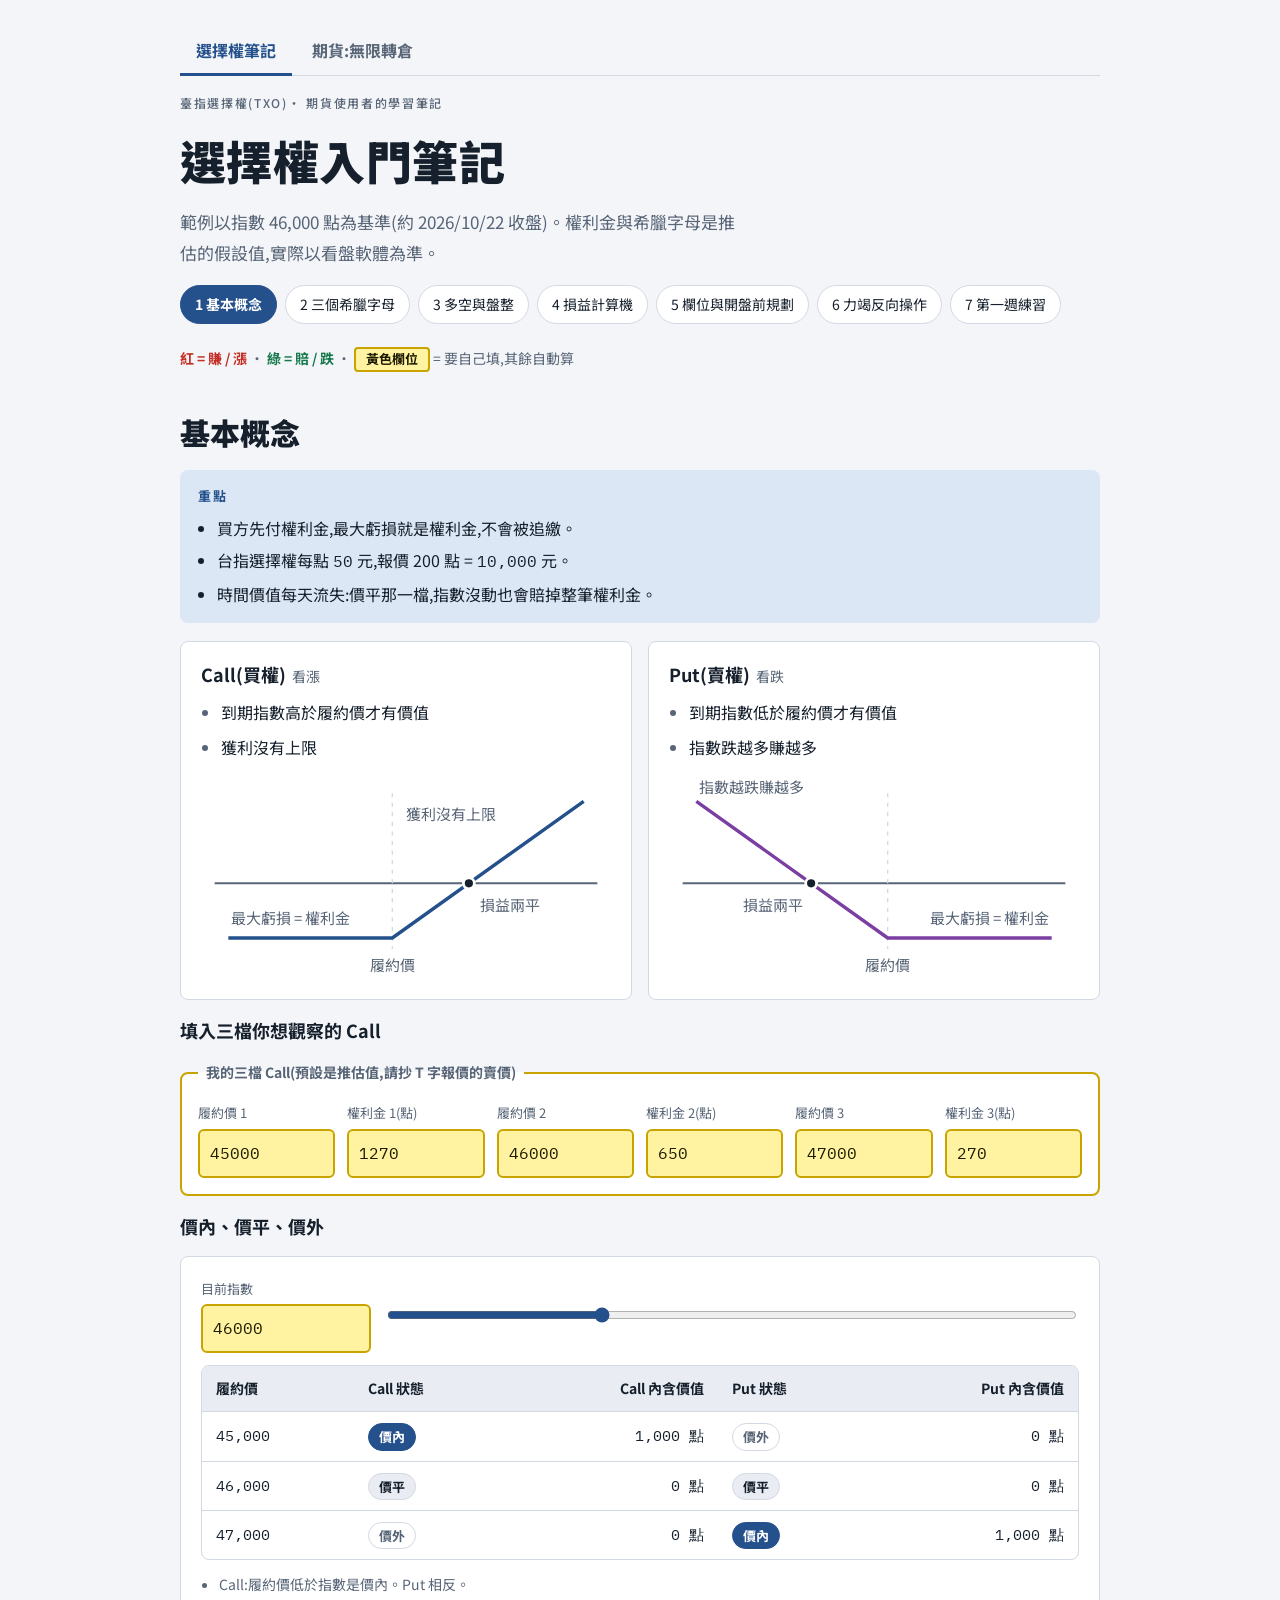
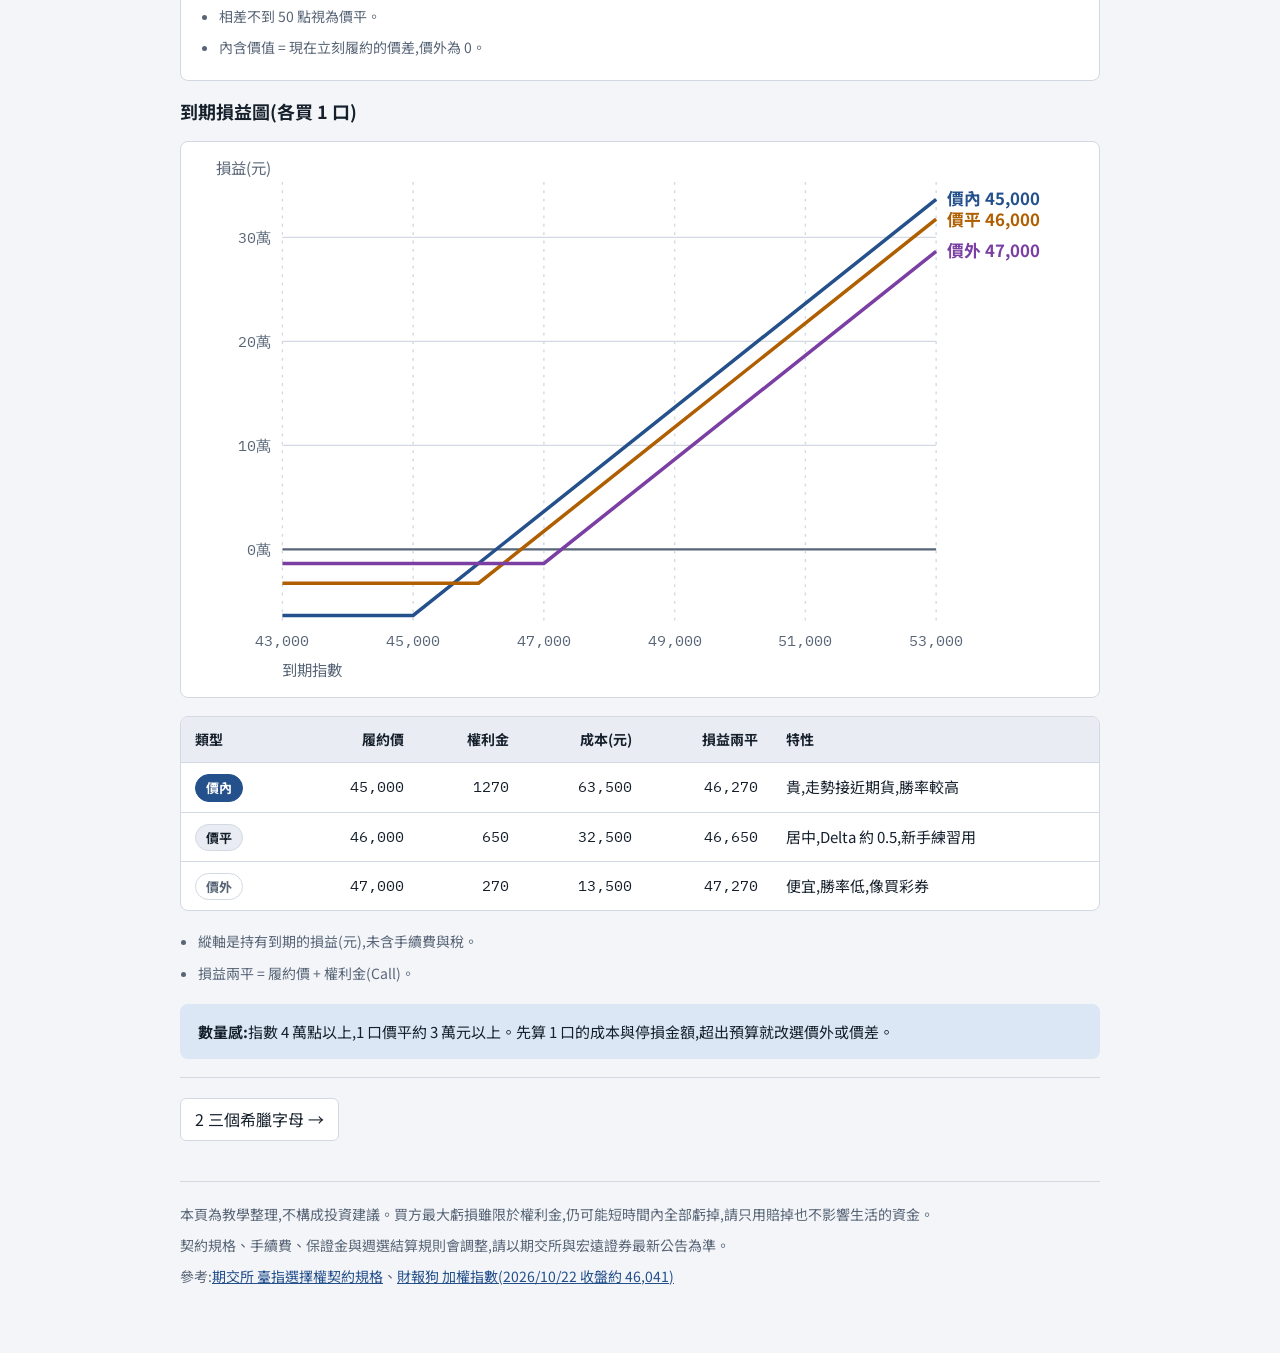
==== commit cd3e4004: "Add files via upload" ====
--- a/public/index.html
+++ b/public/index.html
@@ -5,165 +5,17 @@
 <meta name="viewport" content="width=device-width, initial-scale=1, viewport-fit=cover">
 <title>選擇權入門筆記</title>
 <style>:root{color-scheme:light;padding-top:env(safe-area-inset-top,0px);padding-bottom:env(safe-area-inset-bottom,0px)}body{margin:0}img{max-width:100%}[hidden]{display:none!important}</style>
-
 <link rel="stylesheet" href="https://fonts.googleapis.com/css2?family=IBM+Plex+Mono:wght@400;500;600&family=Noto+Sans+TC:wght@400;500;700;900&display=swap">
-<style>
-/* Layout: 單欄筆記,章節以錨點連結跳轉;損益以台股慣例上色(紅=賺、綠=賠) */
-:root{
-  --bg:#F3F5F8; --surface:#FFFFFF; --surface2:#E9EDF3; --fg:#16202C; --muted:#586577; --line:#D3D9E2;
-  --accent:#24508C; --accent-soft:#DCE7F5; --accent-fg:#FFFFFF;
-  --up:#C42E25; --down:#16794B; --warn:#8F5600; --warn-bg:#FFF1D6;
-  --c1:#24508C; --c2:#B05F00; --c3:#7B3FA3;
-  --fill:#FFF2A0; --fill-fg:#1C1A00; --fill-bd:#C9A400;
-  --font-body:"Noto Sans TC","PingFang TC","Microsoft JhengHei",system-ui,sans-serif;
-  --font-num:"IBM Plex Mono",ui-monospace,Menlo,Consolas,monospace;
-}
-@media (prefers-color-scheme: dark){
-  :root:not([data-theme="light"]){
-    --bg:#0D1219; --surface:#151C26; --surface2:#1D2733; --fg:#E6EBF2; --muted:#98A5B6; --line:#2A3645;
-    --accent:#8DB3E8; --accent-soft:#1B2C45; --accent-fg:#0D1219;
-    --up:#FF7468; --down:#46D096; --warn:#F0B04A; --warn-bg:#2A2211;
-    --c1:#8DB3E8; --c2:#F0A24A; --c3:#C79BEA;
-    --fill:#5E4E00; --fill-fg:#FFF4B8; --fill-bd:#E0BC1A;
-    color-scheme:dark;
-  }
-}
-:root[data-theme="dark"]{
-  --bg:#0D1219; --surface:#151C26; --surface2:#1D2733; --fg:#E6EBF2; --muted:#98A5B6; --line:#2A3645;
-  --accent:#8DB3E8; --accent-soft:#1B2C45; --accent-fg:#0D1219;
-  --up:#FF7468; --down:#46D096; --warn:#F0B04A; --warn-bg:#2A2211;
-  --c1:#8DB3E8; --c2:#F0A24A; --c3:#C79BEA;
-    --fill:#5E4E00; --fill-fg:#FFF4B8; --fill-bd:#E0BC1A;
-  color-scheme:dark;
-}
-*{box-sizing:border-box}
-body{background:var(--bg);color:var(--fg);font-family:var(--font-body);font-size:16px;line-height:1.8;
-  padding-left:max(16px, env(safe-area-inset-left, 0px));padding-right:max(16px, env(safe-area-inset-right, 0px));padding-block:0}
-.wrap{max-width:920px;margin:0 auto;padding-block:28px 64px;display:flex;flex-direction:column;gap:40px}
-h1,h2,h3{line-height:1.35;text-wrap:balance;margin:0}
-h1{font-size:clamp(30px,6vw,46px);font-weight:900;letter-spacing:.01em}
-h2{font-size:clamp(23px,4vw,30px);font-weight:900}
-h3{font-size:18px;font-weight:700}
-p{margin:0}
-a{color:var(--accent)}
-.num{font-family:var(--font-num);font-variant-numeric:tabular-nums}
-.up{color:var(--up)} .down{color:var(--down)}
-.muted{color:var(--muted)}
-.eyebrow{font-size:12px;letter-spacing:.14em;color:var(--muted);text-transform:uppercase;font-weight:500}
-
-header.top{display:flex;flex-direction:column;gap:16px}
-header.top p.lead{max-width:62ch;color:var(--muted);font-size:17px}
-nav.toc{display:flex;flex-wrap:nowrap;gap:8px;overflow-x:auto;padding-bottom:6px;scroll-snap-type:x proximity}
-nav.toc a{flex:none;white-space:nowrap;scroll-snap-align:start;padding:6px 14px;border:1px solid var(--line);border-radius:999px;background:var(--surface);color:var(--fg);text-decoration:none;font-size:14px}
-nav.toc a:hover,nav.toc a:focus-visible{border-color:var(--accent);color:var(--accent);outline:none}
-nav.toc a[aria-current="page"]{background:var(--accent);color:var(--accent-fg);border-color:var(--accent);font-weight:700}
-section[hidden]{display:none!important}
-.pager{display:flex;justify-content:space-between;gap:12px;flex-wrap:wrap;border-top:1px solid var(--line);padding-top:20px}
-.pager button{min-height:40px}
-.legend{font-size:14px;color:var(--muted)}
-
-section{display:flex;flex-direction:column;gap:18px;scroll-margin-top:16px}
-section>p{max-width:68ch}
-.stack{display:flex;flex-direction:column;gap:14px}
-.grid{display:grid;gap:16px}
-.g2{grid-template-columns:repeat(auto-fit,minmax(min(100%,300px),1fr))}
-.g3{grid-template-columns:repeat(auto-fit,minmax(min(100%,260px),1fr))}
-.card{background:var(--surface);border:1px solid var(--line);border-radius:8px;padding:20px;display:flex;flex-direction:column;gap:12px;min-width:0}
-.card h3 small{font-weight:400;color:var(--muted);font-size:14px;margin-left:6px}
-.tablewrap{overflow-x:auto;border:1px solid var(--line);border-radius:8px;background:var(--surface)}
-table{border-collapse:collapse;width:100%;min-width:520px;font-size:15px}
-th,td{padding:10px 14px;text-align:left;border-bottom:1px solid var(--line);vertical-align:top}
-th{background:var(--surface2);font-weight:700;font-size:14px;white-space:nowrap}
-tr:last-child td{border-bottom:0}
-td.r,th.r{text-align:right}
-.note{background:var(--warn-bg);color:var(--fg);border:1px solid var(--warn);border-radius:8px;padding:14px 18px;font-size:15px}
-.note b{color:var(--warn)}
-.info{background:var(--accent-soft);border-radius:8px;padding:14px 18px;font-size:15px}
-.pill{display:inline-block;padding:1px 10px;border-radius:999px;font-size:13px;font-weight:700;border:1px solid var(--line);white-space:nowrap}
-.pill.itm{background:var(--accent);color:var(--accent-fg);border-color:var(--accent)}
-.pill.atm{background:var(--surface2);color:var(--fg)}
-.pill.otm{background:transparent;color:var(--muted)}
-ul.plain{margin:0;padding-left:1.25em;display:flex;flex-direction:column;gap:6px}
-ul.plain li::marker{color:var(--muted)}
-code,.kbd{font-family:var(--font-num);font-size:.92em;background:var(--surface2);padding:1px 6px;border-radius:4px}
-.formula{font-family:var(--font-num);background:var(--surface2);padding:12px 16px;border-radius:8px;font-size:15px;overflow-x:auto}
-
-/* 價內價外小工具 */
-.slider-row{display:flex;flex-wrap:wrap;align-items:center;gap:14px}
-.slider-row input[type=range]{flex:1 1 220px;min-width:0;accent-color:var(--accent)}
-.big{font-family:var(--font-num);font-size:28px;font-weight:600}
-
-/* 圖表 */
-.chartwrap{overflow-x:auto;background:var(--surface);border:1px solid var(--line);border-radius:8px;padding:12px}
-.chartwrap svg{display:block;min-width:580px;width:100%;height:auto}
-.axis{stroke:var(--line);stroke-width:1}
-.axis0{stroke:var(--muted);stroke-width:1.5}
-.tick{fill:var(--muted);font-size:11px;font-family:var(--font-num)}
-.l1{stroke:var(--c1);fill:none;stroke-width:2.5} .l2{stroke:var(--c2);fill:none;stroke-width:2.5} .l3{stroke:var(--c3);fill:none;stroke-width:2.5}
-.t1{fill:var(--c1)} .t2{fill:var(--c2)} .t3{fill:var(--c3)}
-.lbl{font-size:12px;font-weight:700;font-family:var(--font-body)}
-.cap{fill:var(--muted);font-size:11px;font-family:var(--font-body)}
-
-/* 計算機 */
-.calc{display:grid;gap:20px;grid-template-columns:minmax(0,1fr)}
-@media(min-width:820px){.calc{grid-template-columns:minmax(0,1fr) minmax(0,1fr)}}
-fieldset{border:1px solid var(--line);border-radius:8px;padding:16px;margin:0;min-width:0;background:var(--surface)}
-legend{padding:0 8px;font-weight:700;font-size:14px;color:var(--muted)}
-.fields{display:grid;grid-template-columns:repeat(auto-fit,minmax(130px,1fr));gap:12px}
-label{display:flex;flex-direction:column;gap:4px;font-size:13px;color:var(--muted)}
-input,select{font:inherit;font-family:var(--font-num);font-size:16px;padding:8px 10px;border:1px solid var(--line);border-radius:6px;background:var(--bg);color:var(--fg);min-width:0;width:100%}
-input:focus-visible,select:focus-visible,input[type=range]:focus-visible,summary:focus-visible,button:focus-visible{outline:2px solid var(--accent);outline-offset:2px}
-input.fill,select.fill{background:var(--fill);color:var(--fill-fg);border:2px solid var(--fill-bd)}
-input.fill:focus-visible,select.fill:focus-visible{outline:2px solid var(--fg);outline-offset:2px}
-fieldset.fillset{border-color:var(--fill-bd);border-width:2px}
-.fillkey{display:inline-block;background:var(--fill);color:var(--fill-fg);border:2px solid var(--fill-bd);border-radius:4px;padding:0 10px;font-weight:700;font-size:13px;line-height:1.6}
-ol.steps{margin:0;padding-left:1.4em;display:flex;flex-direction:column;gap:8px}
-.out{display:flex;flex-direction:column;gap:10px}
-.row{display:grid;grid-template-columns:96px 84px minmax(0,1fr);align-items:center;gap:10px;font-size:15px}
-.row .bar{height:14px;background:var(--surface2);border-radius:3px;position:relative}
-.row .bar i{position:absolute;top:0;bottom:0;border-radius:3px}
-.row .bar::after{content:"";position:absolute;left:50%;top:-3px;bottom:-3px;width:1px;background:var(--muted)}
-.total{display:flex;flex-direction:column;gap:2px;padding:14px 16px;border-radius:8px;background:var(--surface2)}
-.total .big{font-size:30px}
-button{font:inherit;cursor:pointer;border:1px solid var(--line);background:var(--surface);color:var(--fg);padding:6px 14px;border-radius:6px}
-button:hover{border-color:var(--accent)}
-.presets{display:flex;flex-wrap:wrap;gap:8px}
-
-/* 清單 */
-.check{display:flex;gap:10px;align-items:flex-start;padding:8px 0;border-bottom:1px solid var(--line);font-size:15px;color:var(--fg);cursor:pointer;flex-direction:row}
-.check:last-child{border-bottom:0}
-.check input{width:20px;height:20px;margin-top:4px;flex:none;accent-color:var(--accent)}
-.score{font-family:var(--font-num);font-size:14px;color:var(--muted)}
-.score b{color:var(--fg);font-size:18px}
-details{background:var(--surface);border:1px solid var(--line);border-radius:8px;padding:12px 18px}
-details>summary{cursor:pointer;font-weight:700;color:var(--accent);list-style:none}
-details>summary::-webkit-details-marker{display:none}
-details>summary::before{content:"▸";display:inline-block;width:1.2em}
-details[open]>summary::before{content:"▾"}
-details[open]>summary{margin-bottom:12px}
-.card details{border:0;padding:0;background:transparent}
-.key{background:var(--accent-soft);border-radius:8px;padding:14px 18px;display:flex;flex-direction:column;gap:6px}
-.key .k{font-size:13px;letter-spacing:.12em;color:var(--accent)}
-.key ul{margin:0;padding-left:1.2em;display:flex;flex-direction:column;gap:4px}
-.small{font-size:14px}
-ul.small{color:var(--muted)}
-.mini svg,.pay svg{display:block;width:100%;height:auto}
-.mini .tick{font-size:12px}
-.mini .cap{font-size:12px}
-.mini .lbl2,.pay .lbl2{font-size:13px;font-weight:700;fill:var(--fg);font-family:var(--font-body)}
-.dot{fill:var(--fg);stroke:var(--surface);stroke-width:2}
-.trend{display:block;width:100%;max-width:190px;height:44px;fill:none;stroke-width:3;stroke-linecap:round;stroke-linejoin:round}
-.num-c{fill:var(--accent)} .num-t{fill:var(--accent-fg);font-size:13px;font-weight:700;font-family:var(--font-num)}
-.dash{stroke:var(--muted);stroke-width:1.5;stroke-dasharray:5 5}
-.legend-row{display:grid;grid-template-columns:repeat(auto-fit,minmax(min(100%,230px),1fr));gap:8px 16px;font-size:14px;color:var(--muted)}
-.legend-row b{color:var(--fg)}
-footer{font-size:14px;color:var(--muted);border-top:1px solid var(--line);padding-top:20px;display:flex;flex-direction:column;gap:6px}
-@media (prefers-reduced-motion: no-preference){ html{scroll-behavior:smooth} }
-</style>
-
+<link rel="stylesheet" href="style.css">
+</head>
+<body>
 <div class="wrap">
 
 <header class="top">
+  <nav class="sitenav" aria-label="網站">
+    <a href="index.html" aria-current="page">選擇權筆記</a>
+    <a href="futures.html">期貨:無限轉倉</a>
+  </nav>
   <span class="eyebrow">臺指選擇權(TXO)· 期貨使用者的學習筆記</span>
   <h1>選擇權入門筆記</h1>
   <p class="lead">範例以指數 46,000 點為基準(約 2026/10/22 收盤)。權利金與希臘字母是推估的假設值,實際以看盤軟體為準。</p>
@@ -713,6 +565,7 @@
 </footer>
 
 </div>
+
 
 <script>
 (function(){
@@ -977,6 +830,5 @@
   show(location.hash.slice(1),false);
 })();
 </script>
-
 </body>
 </html>
--- a/public/style.css
+++ b/public/style.css
@@ -0,0 +1,158 @@
+/* Layout: 單欄筆記,章節以錨點連結跳轉;損益以台股慣例上色(紅=賺、綠=賠) */
+:root{
+  --bg:#F3F5F8; --surface:#FFFFFF; --surface2:#E9EDF3; --fg:#16202C; --muted:#586577; --line:#D3D9E2;
+  --accent:#24508C; --accent-soft:#DCE7F5; --accent-fg:#FFFFFF;
+  --up:#C42E25; --down:#16794B; --warn:#8F5600; --warn-bg:#FFF1D6;
+  --c1:#24508C; --c2:#B05F00; --c3:#7B3FA3;
+  --fill:#FFF2A0; --fill-fg:#1C1A00; --fill-bd:#C9A400;
+  --font-body:"Noto Sans TC","PingFang TC","Microsoft JhengHei",system-ui,sans-serif;
+  --font-num:"IBM Plex Mono",ui-monospace,Menlo,Consolas,monospace;
+}
+@media (prefers-color-scheme: dark){
+  :root:not([data-theme="light"]){
+    --bg:#0D1219; --surface:#151C26; --surface2:#1D2733; --fg:#E6EBF2; --muted:#98A5B6; --line:#2A3645;
+    --accent:#8DB3E8; --accent-soft:#1B2C45; --accent-fg:#0D1219;
+    --up:#FF7468; --down:#46D096; --warn:#F0B04A; --warn-bg:#2A2211;
+    --c1:#8DB3E8; --c2:#F0A24A; --c3:#C79BEA;
+    --fill:#5E4E00; --fill-fg:#FFF4B8; --fill-bd:#E0BC1A;
+    color-scheme:dark;
+  }
+}
+:root[data-theme="dark"]{
+  --bg:#0D1219; --surface:#151C26; --surface2:#1D2733; --fg:#E6EBF2; --muted:#98A5B6; --line:#2A3645;
+  --accent:#8DB3E8; --accent-soft:#1B2C45; --accent-fg:#0D1219;
+  --up:#FF7468; --down:#46D096; --warn:#F0B04A; --warn-bg:#2A2211;
+  --c1:#8DB3E8; --c2:#F0A24A; --c3:#C79BEA;
+    --fill:#5E4E00; --fill-fg:#FFF4B8; --fill-bd:#E0BC1A;
+  color-scheme:dark;
+}
+*{box-sizing:border-box}
+body{background:var(--bg);color:var(--fg);font-family:var(--font-body);font-size:16px;line-height:1.8;
+  padding-left:max(16px, env(safe-area-inset-left, 0px));padding-right:max(16px, env(safe-area-inset-right, 0px));padding-block:0}
+.wrap{max-width:920px;margin:0 auto;padding-block:28px 64px;display:flex;flex-direction:column;gap:40px}
+h1,h2,h3{line-height:1.35;text-wrap:balance;margin:0}
+h1{font-size:clamp(30px,6vw,46px);font-weight:900;letter-spacing:.01em}
+h2{font-size:clamp(23px,4vw,30px);font-weight:900}
+h3{font-size:18px;font-weight:700}
+p{margin:0}
+a{color:var(--accent)}
+.num{font-family:var(--font-num);font-variant-numeric:tabular-nums}
+.up{color:var(--up)} .down{color:var(--down)}
+.muted{color:var(--muted)}
+.eyebrow{font-size:12px;letter-spacing:.14em;color:var(--muted);text-transform:uppercase;font-weight:500}
+
+header.top{display:flex;flex-direction:column;gap:16px}
+header.top p.lead{max-width:62ch;color:var(--muted);font-size:17px}
+nav.toc{display:flex;flex-wrap:nowrap;gap:8px;overflow-x:auto;padding-bottom:6px;scroll-snap-type:x proximity}
+nav.toc a{flex:none;white-space:nowrap;scroll-snap-align:start;padding:6px 14px;border:1px solid var(--line);border-radius:999px;background:var(--surface);color:var(--fg);text-decoration:none;font-size:14px}
+nav.toc a:hover,nav.toc a:focus-visible{border-color:var(--accent);color:var(--accent);outline:none}
+nav.toc a[aria-current="page"]{background:var(--accent);color:var(--accent-fg);border-color:var(--accent);font-weight:700}
+section[hidden]{display:none!important}
+.pager{display:flex;justify-content:space-between;gap:12px;flex-wrap:wrap;border-top:1px solid var(--line);padding-top:20px}
+.pager button{min-height:40px}
+.legend{font-size:14px;color:var(--muted)}
+
+section{display:flex;flex-direction:column;gap:18px;scroll-margin-top:16px}
+section>p{max-width:68ch}
+.stack{display:flex;flex-direction:column;gap:14px}
+.grid{display:grid;gap:16px}
+.g2{grid-template-columns:repeat(auto-fit,minmax(min(100%,300px),1fr))}
+.g3{grid-template-columns:repeat(auto-fit,minmax(min(100%,260px),1fr))}
+.card{background:var(--surface);border:1px solid var(--line);border-radius:8px;padding:20px;display:flex;flex-direction:column;gap:12px;min-width:0}
+.card h3 small{font-weight:400;color:var(--muted);font-size:14px;margin-left:6px}
+.tablewrap{overflow-x:auto;border:1px solid var(--line);border-radius:8px;background:var(--surface)}
+table{border-collapse:collapse;width:100%;min-width:520px;font-size:15px}
+th,td{padding:10px 14px;text-align:left;border-bottom:1px solid var(--line);vertical-align:top}
+th{background:var(--surface2);font-weight:700;font-size:14px;white-space:nowrap}
+tr:last-child td{border-bottom:0}
+td.r,th.r{text-align:right}
+.note{background:var(--warn-bg);color:var(--fg);border:1px solid var(--warn);border-radius:8px;padding:14px 18px;font-size:15px}
+.note b{color:var(--warn)}
+.info{background:var(--accent-soft);border-radius:8px;padding:14px 18px;font-size:15px}
+.pill{display:inline-block;padding:1px 10px;border-radius:999px;font-size:13px;font-weight:700;border:1px solid var(--line);white-space:nowrap}
+.pill.itm{background:var(--accent);color:var(--accent-fg);border-color:var(--accent)}
+.pill.atm{background:var(--surface2);color:var(--fg)}
+.pill.otm{background:transparent;color:var(--muted)}
+ul.plain{margin:0;padding-left:1.25em;display:flex;flex-direction:column;gap:6px}
+ul.plain li::marker{color:var(--muted)}
+code,.kbd{font-family:var(--font-num);font-size:.92em;background:var(--surface2);padding:1px 6px;border-radius:4px}
+.formula{font-family:var(--font-num);background:var(--surface2);padding:12px 16px;border-radius:8px;font-size:15px;overflow-x:auto}
+
+/* 價內價外小工具 */
+.slider-row{display:flex;flex-wrap:wrap;align-items:center;gap:14px}
+.slider-row input[type=range]{flex:1 1 220px;min-width:0;accent-color:var(--accent)}
+.big{font-family:var(--font-num);font-size:28px;font-weight:600}
+
+/* 圖表 */
+.chartwrap{overflow-x:auto;background:var(--surface);border:1px solid var(--line);border-radius:8px;padding:12px}
+.chartwrap svg{display:block;min-width:580px;width:100%;height:auto}
+.axis{stroke:var(--line);stroke-width:1}
+.axis0{stroke:var(--muted);stroke-width:1.5}
+.tick{fill:var(--muted);font-size:11px;font-family:var(--font-num)}
+.l1{stroke:var(--c1);fill:none;stroke-width:2.5} .l2{stroke:var(--c2);fill:none;stroke-width:2.5} .l3{stroke:var(--c3);fill:none;stroke-width:2.5}
+.t1{fill:var(--c1)} .t2{fill:var(--c2)} .t3{fill:var(--c3)}
+.lbl{font-size:12px;font-weight:700;font-family:var(--font-body)}
+.cap{fill:var(--muted);font-size:11px;font-family:var(--font-body)}
+
+/* 計算機 */
+.calc{display:grid;gap:20px;grid-template-columns:minmax(0,1fr)}
+@media(min-width:820px){.calc{grid-template-columns:minmax(0,1fr) minmax(0,1fr)}}
+fieldset{border:1px solid var(--line);border-radius:8px;padding:16px;margin:0;min-width:0;background:var(--surface)}
+legend{padding:0 8px;font-weight:700;font-size:14px;color:var(--muted)}
+.fields{display:grid;grid-template-columns:repeat(auto-fit,minmax(130px,1fr));gap:12px}
+label{display:flex;flex-direction:column;gap:4px;font-size:13px;color:var(--muted)}
+input,select{font:inherit;font-family:var(--font-num);font-size:16px;padding:8px 10px;border:1px solid var(--line);border-radius:6px;background:var(--bg);color:var(--fg);min-width:0;width:100%}
+input:focus-visible,select:focus-visible,input[type=range]:focus-visible,summary:focus-visible,button:focus-visible{outline:2px solid var(--accent);outline-offset:2px}
+input.fill,select.fill{background:var(--fill);color:var(--fill-fg);border:2px solid var(--fill-bd)}
+input.fill:focus-visible,select.fill:focus-visible{outline:2px solid var(--fg);outline-offset:2px}
+fieldset.fillset{border-color:var(--fill-bd);border-width:2px}
+.fillkey{display:inline-block;background:var(--fill);color:var(--fill-fg);border:2px solid var(--fill-bd);border-radius:4px;padding:0 10px;font-weight:700;font-size:13px;line-height:1.6}
+ol.steps{margin:0;padding-left:1.4em;display:flex;flex-direction:column;gap:8px}
+.out{display:flex;flex-direction:column;gap:10px}
+.row{display:grid;grid-template-columns:96px 84px minmax(0,1fr);align-items:center;gap:10px;font-size:15px}
+.row .bar{height:14px;background:var(--surface2);border-radius:3px;position:relative}
+.row .bar i{position:absolute;top:0;bottom:0;border-radius:3px}
+.row .bar::after{content:"";position:absolute;left:50%;top:-3px;bottom:-3px;width:1px;background:var(--muted)}
+.total{display:flex;flex-direction:column;gap:2px;padding:14px 16px;border-radius:8px;background:var(--surface2)}
+.total .big{font-size:30px}
+button{font:inherit;cursor:pointer;border:1px solid var(--line);background:var(--surface);color:var(--fg);padding:6px 14px;border-radius:6px}
+button:hover{border-color:var(--accent)}
+.presets{display:flex;flex-wrap:wrap;gap:8px}
+
+/* 清單 */
+.check{display:flex;gap:10px;align-items:flex-start;padding:8px 0;border-bottom:1px solid var(--line);font-size:15px;color:var(--fg);cursor:pointer;flex-direction:row}
+.check:last-child{border-bottom:0}
+.check input{width:20px;height:20px;margin-top:4px;flex:none;accent-color:var(--accent)}
+.score{font-family:var(--font-num);font-size:14px;color:var(--muted)}
+.score b{color:var(--fg);font-size:18px}
+details{background:var(--surface);border:1px solid var(--line);border-radius:8px;padding:12px 18px}
+details>summary{cursor:pointer;font-weight:700;color:var(--accent);list-style:none}
+details>summary::-webkit-details-marker{display:none}
+details>summary::before{content:"▸";display:inline-block;width:1.2em}
+details[open]>summary::before{content:"▾"}
+details[open]>summary{margin-bottom:12px}
+.card details{border:0;padding:0;background:transparent}
+.key{background:var(--accent-soft);border-radius:8px;padding:14px 18px;display:flex;flex-direction:column;gap:6px}
+.key .k{font-size:13px;letter-spacing:.12em;color:var(--accent)}
+.key ul{margin:0;padding-left:1.2em;display:flex;flex-direction:column;gap:4px}
+.small{font-size:14px}
+ul.small{color:var(--muted)}
+.mini svg,.pay svg{display:block;width:100%;height:auto}
+.mini .tick{font-size:12px}
+.mini .cap{font-size:12px}
+.mini .lbl2,.pay .lbl2{font-size:13px;font-weight:700;fill:var(--fg);font-family:var(--font-body)}
+.dot{fill:var(--fg);stroke:var(--surface);stroke-width:2}
+.trend{display:block;width:100%;max-width:190px;height:44px;fill:none;stroke-width:3;stroke-linecap:round;stroke-linejoin:round}
+.num-c{fill:var(--accent)} .num-t{fill:var(--accent-fg);font-size:13px;font-weight:700;font-family:var(--font-num)}
+.dash{stroke:var(--muted);stroke-width:1.5;stroke-dasharray:5 5}
+.legend-row{display:grid;grid-template-columns:repeat(auto-fit,minmax(min(100%,230px),1fr));gap:8px 16px;font-size:14px;color:var(--muted)}
+.legend-row b{color:var(--fg)}
+.ld{stroke:var(--muted);fill:none;stroke-width:2;stroke-dasharray:6 5}
+ol.steps li::marker{color:var(--muted)}
+footer{font-size:14px;color:var(--muted);border-top:1px solid var(--line);padding-top:20px;display:flex;flex-direction:column;gap:6px}
+@media (prefers-reduced-motion: no-preference){ html{scroll-behavior:smooth} }
+
+.sitenav{display:flex;gap:4px;border-bottom:1px solid var(--line)}
+.sitenav a{padding:8px 16px;border-bottom:3px solid transparent;margin-bottom:-1px;color:var(--muted);text-decoration:none;font-weight:700}
+.sitenav a:hover,.sitenav a:focus-visible{color:var(--accent);outline:none}
+.sitenav a[aria-current="page"]{color:var(--accent);border-bottom-color:var(--accent)}
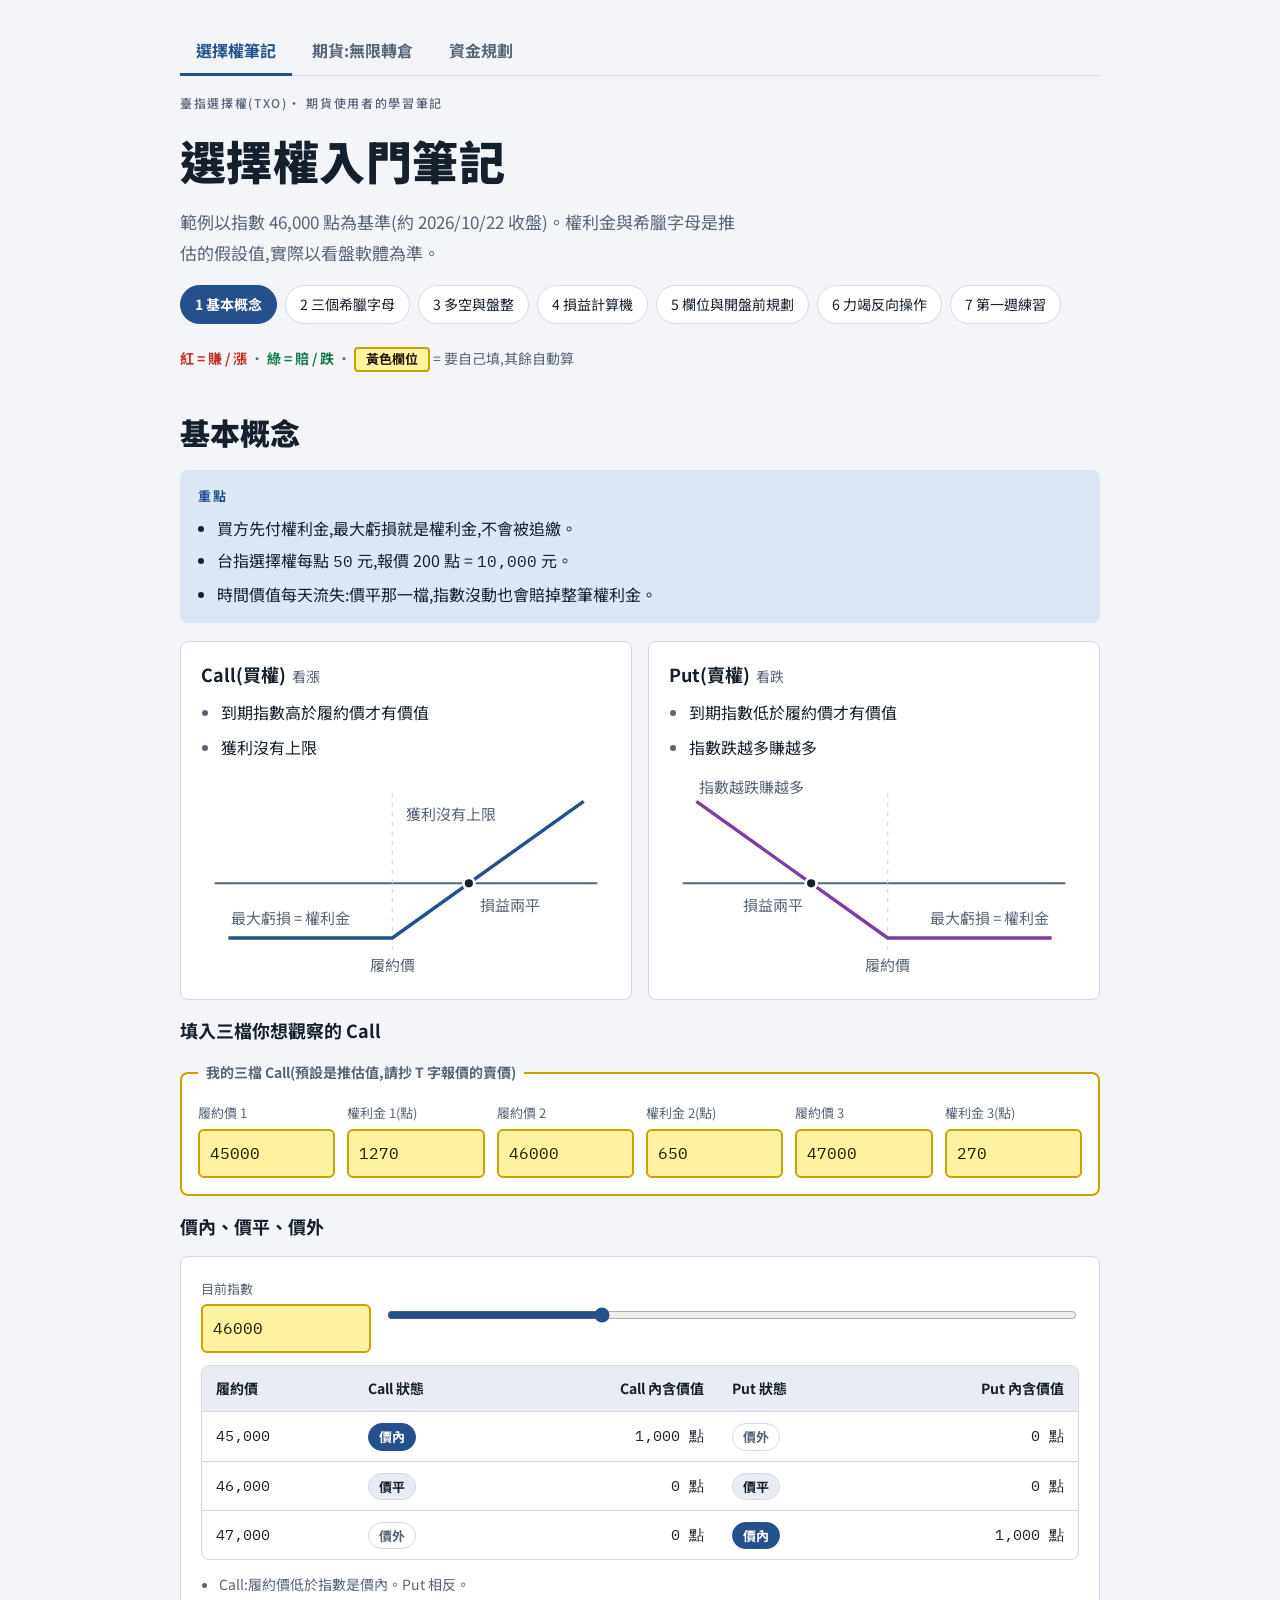
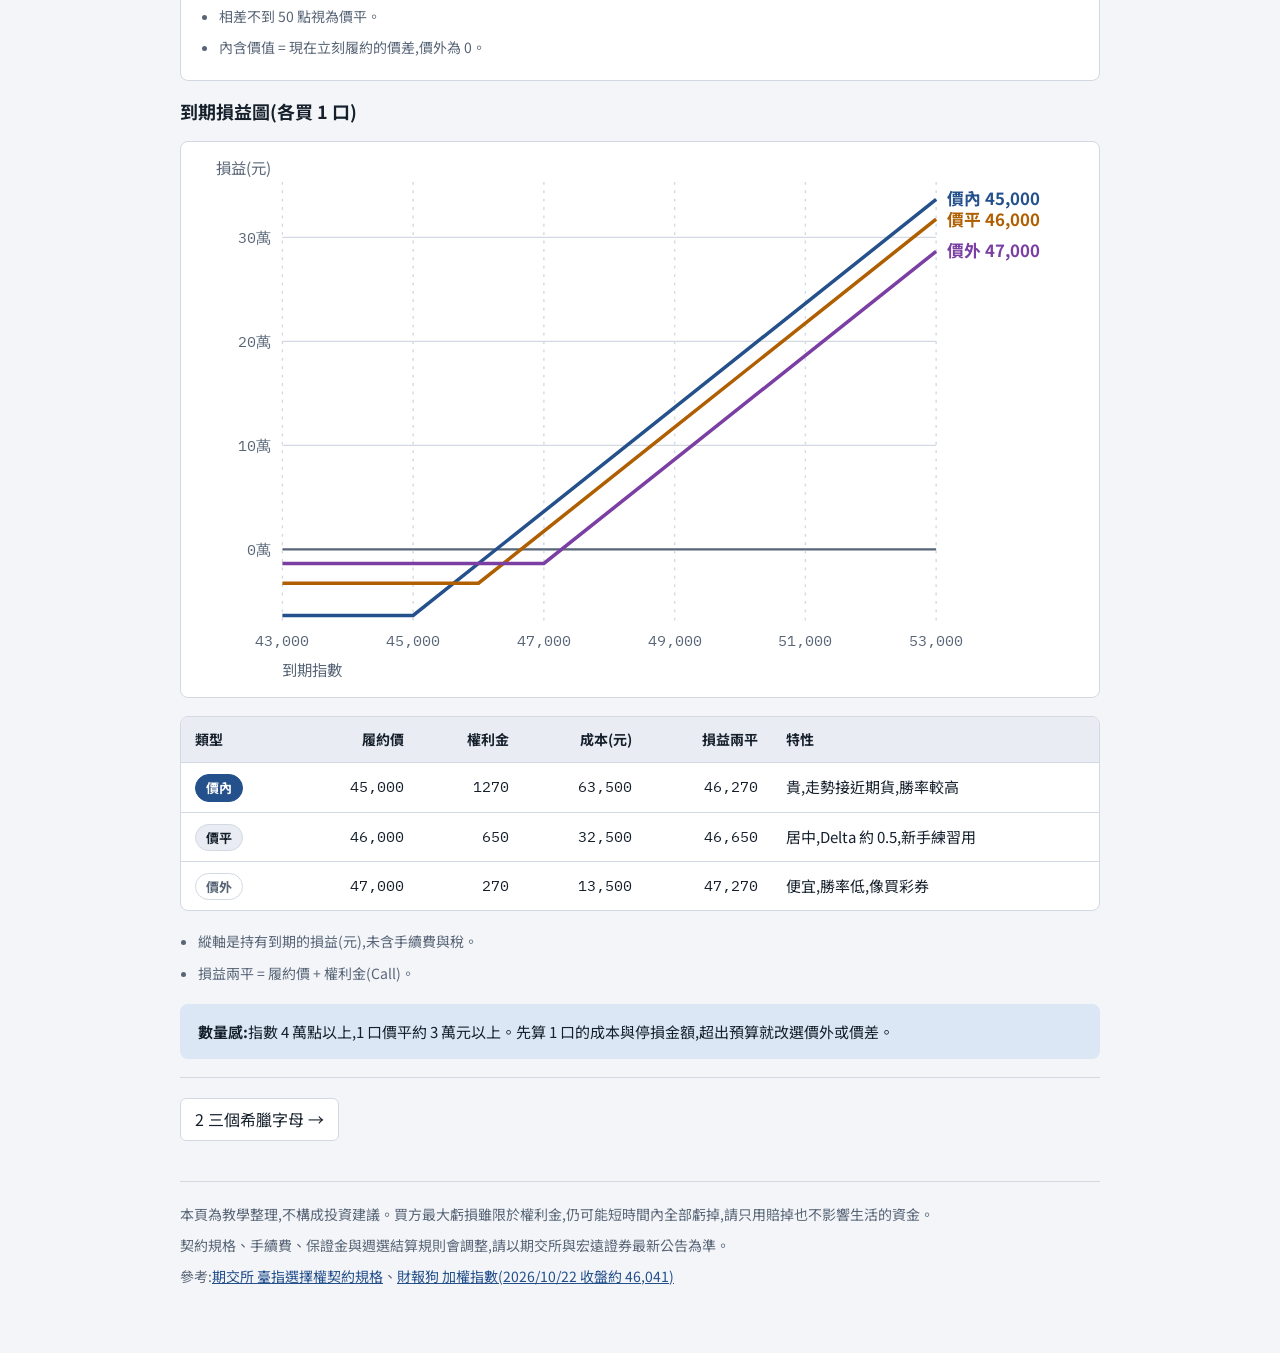
==== commit ae234a82: "Add link to資金規劃 in navigation" ====
--- a/public/index.html
+++ b/public/index.html
@@ -15,6 +15,7 @@
   <nav class="sitenav" aria-label="網站">
     <a href="index.html" aria-current="page">選擇權筆記</a>
     <a href="futures.html">期貨:無限轉倉</a>
+    <a href="plan.html">資金規劃</a>
   </nav>
   <span class="eyebrow">臺指選擇權(TXO)· 期貨使用者的學習筆記</span>
   <h1>選擇權入門筆記</h1>
